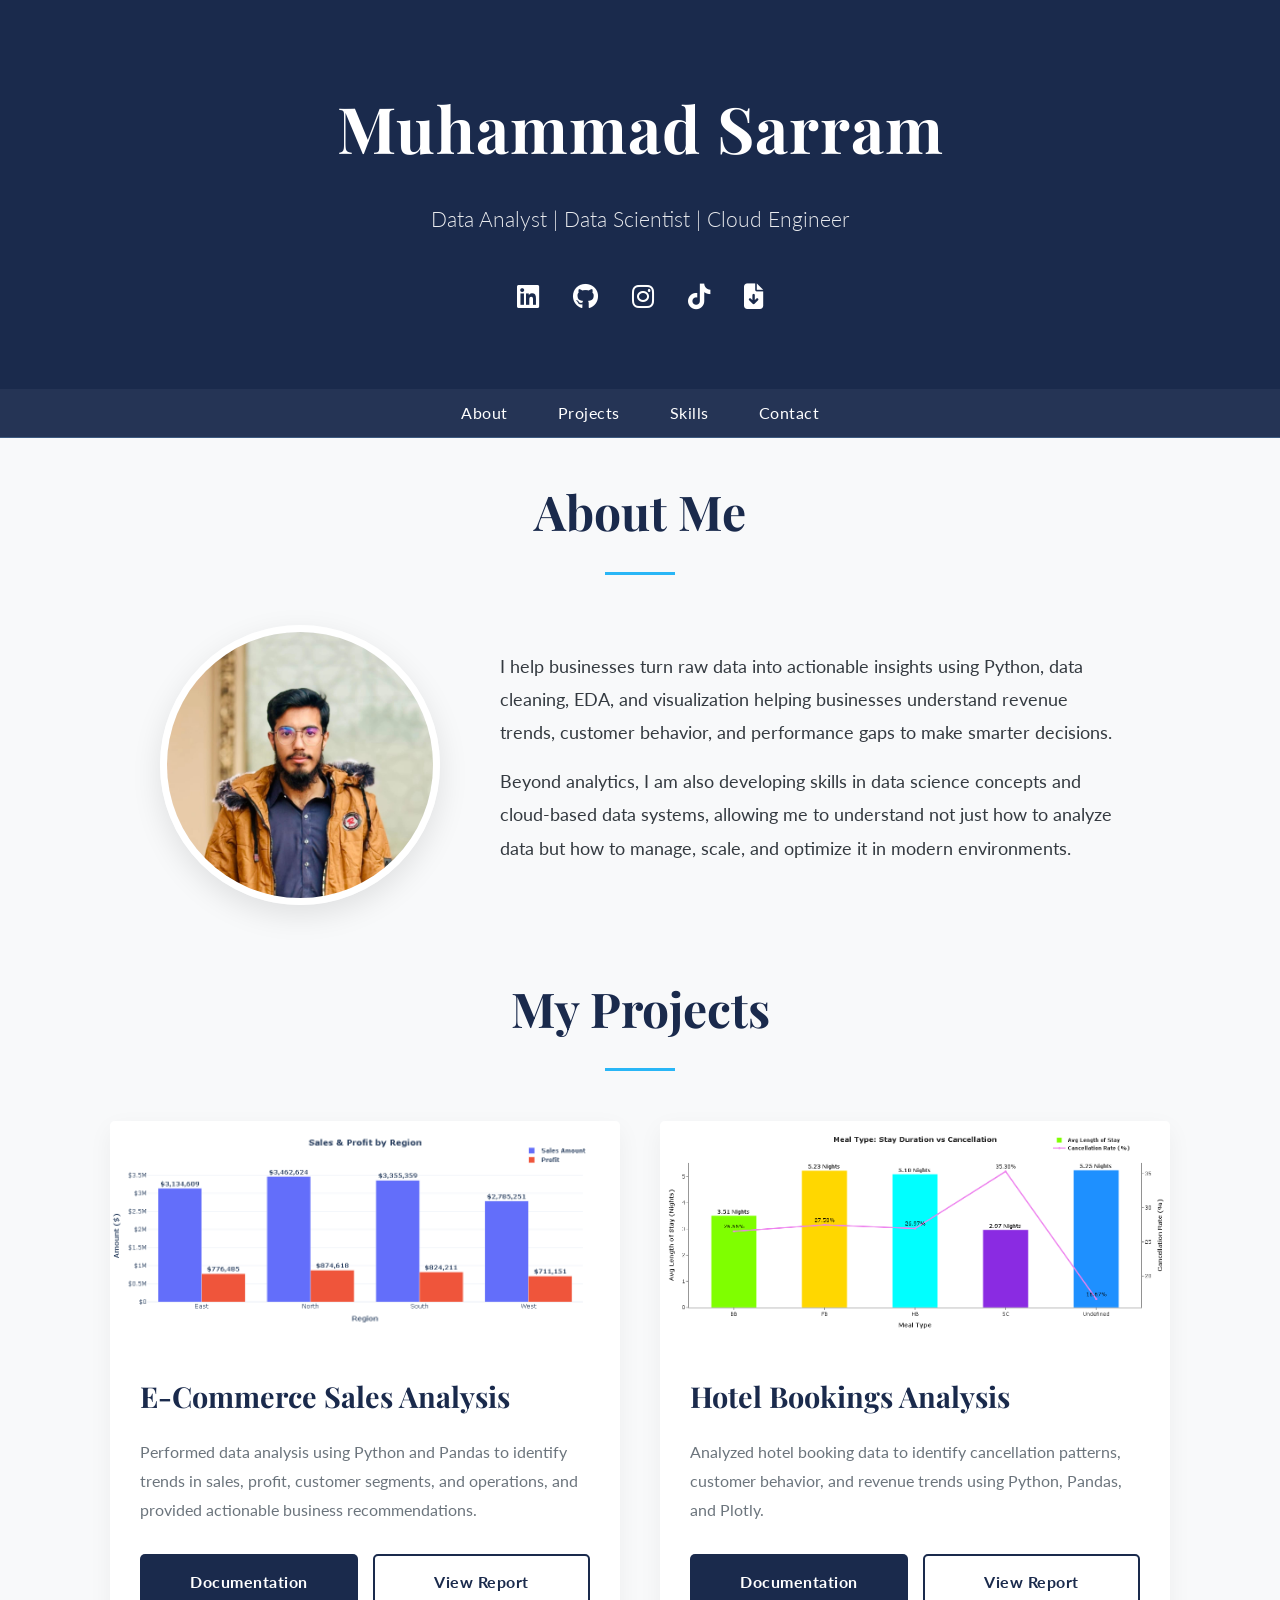
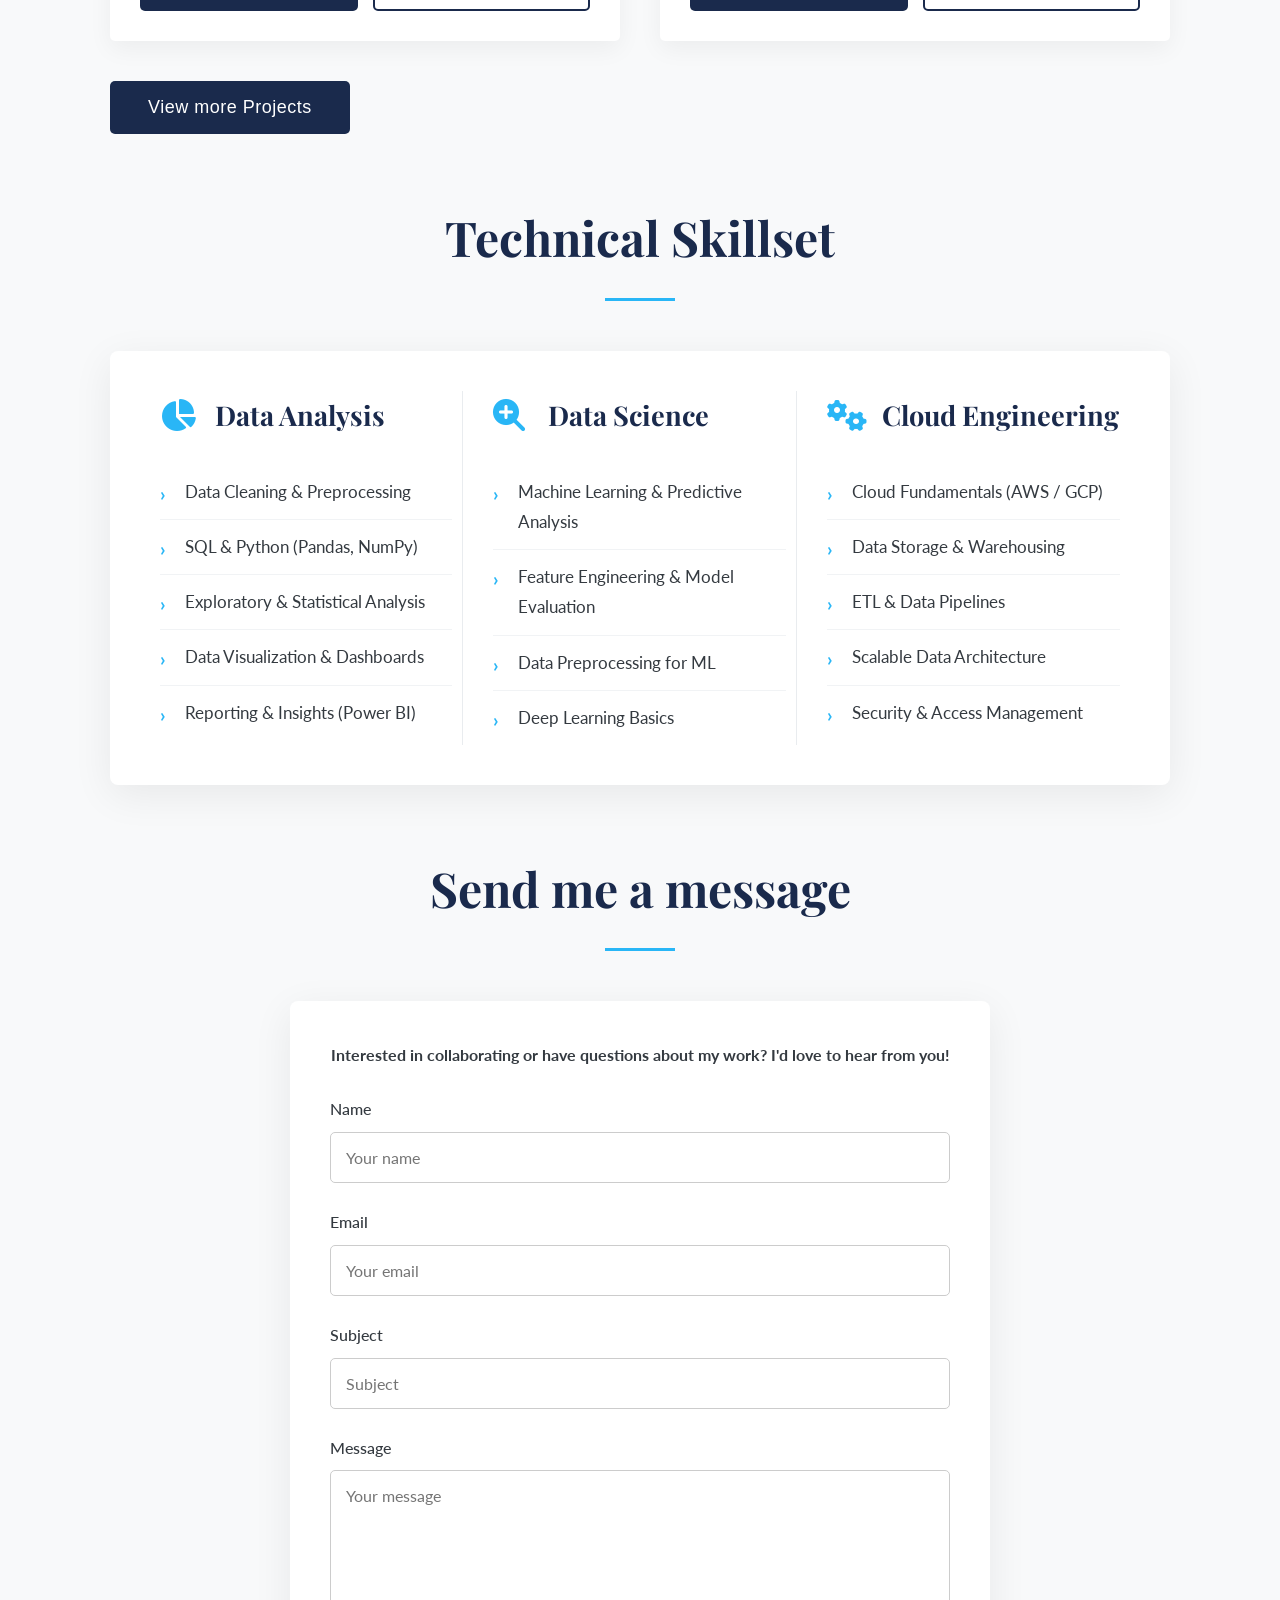
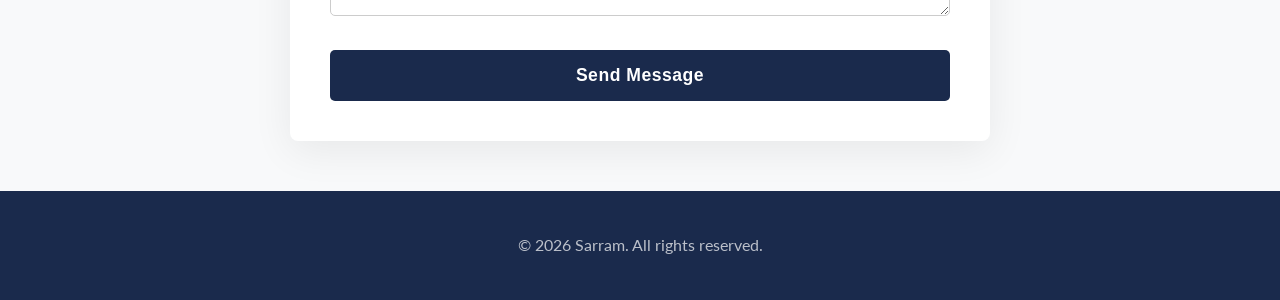
==== index.html @ fe70fc37 "Add files via upload" ====
<!doctype html>
<html lang="en">
  <head>
    <meta charset="UTF-8" />
    <meta name="viewport" content="width=device-width, initial-scale=1.0" />

    <!--💡UPDATE: Change the title to your name-->
    <title>Sarram | Portfolio</title>

    <!--💡UPDATE: Add your favicon here. You can generate one at realfavicongenerator.net-->
    <link rel="icon" type="image/png" href="assets/images/logo.png" />
    <link rel="apple-touch-icon" href="assets/images/logo.png" />

    <!-- Google Fonts for Elegant Typography -->
    <link rel="preconnect" href="https://fonts.googleapis.com" />
    <link rel="preconnect" href="https://fonts.gstatic.com" crossorigin />
    <link
      href="https://fonts.googleapis.com/css2?family=Lato:wght@300;400;700&family=Playfair+Display:wght@500;700&display=swap"
      rel="stylesheet"
    />

    <!-- Font Awesome for Icons -->
    <link
      rel="stylesheet"
      href="https://cdnjs.cloudflare.com/ajax/libs/font-awesome/6.4.2/css/all.min.css"
    />

    <!-- Your Stylesheet -->
    <link rel="stylesheet" href="assets/css/style.css" />
  </head>
  <body>
    <!-- HEADER SECTION -->
    <header>
      <div class="container">
        <!--💡UPDATE: Change to your name and title-->
        <h1>Muhammad Sarram</h1>
        <p>Data Analyst | Data Scientist | Cloud Engineer</p>
        <div class="social-links">
          <!--💡UPDATE: Add your social media links and CV file-->
          <a
            href="https://pk.linkedin.com/in/sarram-ali"
            target="_blank"
            title="LinkedIn"
            ><i class="fab fa-linkedin"></i
          ></a>
          <a href="https://github.com/sarram-ali" target="_blank" title="GitHub"
            ><i class="fab fa-github"></i
          ></a>
          <a
            href="https://instagram.com/sarram_here"
            target="_blank"
            title="Instagram"
            ><i class="fab fa-instagram"></i>
          </a>
          <a
            href="https://www.tiktok.com/@sarram_ali"
            target="_blank"
            title="TikTok"
          >
            <i class="fab fa-tiktok"></i>
          </a>
          <a href="assets/Sarram_CV.pdf" download title="Download CV"
            ><i class="fas fa-file-arrow-down"></i
          ></a>
        </div>
      </div>
    </header>

    <!-- NAVIGATION -->
    <nav>
      <div class="container">
        <ul>
          <li><a href="#about">About</a></li>
          <li><a href="#projects">Projects</a></li>
          <li><a href="#skills">Skills</a></li>
          <li><a href="#contact">Contact</a></li>
        </ul>
      </div>
    </nav>

    <!-- ABOUT SECTION -->
    <section id="about" class="section">
      <div class="container">
        <h2>About Me</h2>
        <div class="about-content">
          <!--💡UPDATE: Change the image to your own profile photo in assets/images/-->
          <img
            src="assets/images/profile.jpeg"
            alt="Your Name"
            class="profile-photo"
          />
          <div class="about-text">
            <!--💡UPDATE: Write your own 'About Me' text here-->
            <p>
              I help businesses turn raw data into actionable insights using
              Python, data cleaning, EDA, and visualization helping businesses
              understand revenue trends, customer behavior, and performance gaps
              to make smarter decisions.
            </p>
            <p>
              Beyond analytics, I am also developing skills in data science
              concepts and cloud-based data systems, allowing me to understand
              not just how to analyze data but how to manage, scale, and
              optimize it in modern environments.
            </p>
          </div>
        </div>
      </div>
    </section>

    <!-- PROJECTS SECTION -->
    <section id="projects" class="section">
      <div class="container">
        <h2>My Projects</h2>
        <div class="projects-grid">
          <!--💡UPDATE: Replace this with your own project. Add as many as you like!-->
          <!-- Project 1 -->
          <div class="project-card">
            <!--💡UPDATE: Add a preview image of your project to assets/images/ -->
            <img src="assets/images/P1_EDA.png" alt="Project One Preview" />
            <div class="project-card-content">
              <h3>E-Commerce Sales Analysis</h3>
              <p>
                Performed data analysis using Python and Pandas to identify
                trends in sales, profit, customer segments, and operations, and
                provided actionable business recommendations.
              </p>

              <div class="project-buttons">
                <!--💡UPDATE: Add link to your project's code/documentation on GitHub-->
                <a
                  href="https://github.com/sarram-ali/ecommerce-sales-analysis.git"
                  target="_blank"
                  class="btn"
                  >Documentation</a
                >
                <!--💡UPDATE: Add link to your live dashboard (e.g., Power BI, Tableau Public)-->
                <a
                  href="https://drive.google.com/file/d/10DOFO9S0XBtn5GTSw3HUW9kCePoATk-b/view?usp=sharing"
                  target="_blank"
                  class="btn btn-secondary"
                  >View Report</a
                >
              </div>
            </div>
          </div>

          <!-- Project 2 -->
          <div class="project-card">
            <img src="assets/images/P2_EDA.png" alt="Project Two Preview" />
            <div class="project-card-content">
              <h3>Hotel Bookings Analysis</h3>
              <p>
                Analyzed hotel booking data to identify cancellation patterns,
                customer behavior, and revenue trends using Python, Pandas, and
                Plotly.
              </p>
              <div class="project-buttons">
                <a
                  href="https://github.com/sarram-ali/hotel-booking-analysis.git"
                  target="_blank"
                  class="btn"
                  >Documentation</a
                >
                <a
                  href="https://drive.google.com/file/d/1Vr1j5KRc9-O9e2VEmy2-HNTVS_tp5kAM/view?usp=drive_link"
                  target="_blank"
                  class="btn btn-secondary"
                  >View Report</a
                >
              </div>
            </div>
          </div>
        </div>

        <div class="view-class">
          <a href="/projects">
            <button class="view">View more Projects</button>
          </a>
        </div>
      </div>
    </section>

    <!-- SKILLS SECTION -->
    <section id="skills" class="section">
      <div class="container">
        <h2>Technical Skillset</h2>
        <div class="skills-table">
          <!--💡UPDATE: Customize your skills in each category-->
          <!-- Column 1: Data Visualization -->
          <div class="skill-column">
            <div class="skill-header">
              <i class="fas fa-chart-pie"></i>
              <h3>Data Analysis</h3>
            </div>
            <ul class="skill-list">
              <li>Data Cleaning & Preprocessing</li>
              <li>SQL & Python (Pandas, NumPy)</li>
              <li>Exploratory & Statistical Analysis</li>
              <li>Data Visualization & Dashboards</li>
              <li>Reporting & Insights (Power BI)</li>
            </ul>
          </div>

          <div class="skill-column">
            <div class="skill-header">
              <i class="fas fa-search-plus"></i>
              <h3>Data Science</h3>
            </div>
            <ul class="skill-list">
              <li>Machine Learning & Predictive Analysis</li>
              <li>Feature Engineering & Model Evaluation</li>
              <li>Data Preprocessing for ML</li>
              <li>Deep Learning Basics</li>
            </ul>
          </div>

          <div class="skill-column">
            <div class="skill-header">
              <i class="fas fa-cogs"></i>
              <h3>Cloud Engineering</h3>
            </div>
            <ul class="skill-list">
              <li>Cloud Fundamentals (AWS / GCP)</li>
              <li>Data Storage & Warehousing</li>
              <li>ETL & Data Pipelines</li>
              <li>Scalable Data Architecture</li>
              <li>Security & Access Management</li>
            </ul>
          </div>
        </div>
      </div>
    </section>

    <!-- CONTACT FORM SECTION -->
    <section id="contact" class="section">
      <div class="container">
        <h2 class="headi">Send me a message</h2>

        <!--💡UPDATE: Go to formsubmit.co and replace the email with your own-->
        <form
          action="https://formsubmit.co/muhammadsarramali@gmail.com"
          method="POST"
          class="contact-form"
        >
          <!-- IMPORTANT -->
          <input type="hidden" name="_captcha" value="false" />
          <input type="hidden" name="_subject" value="New Portfolio Message" />

          <!-- your fields -->
          <h4 class="subheading">
            Interested in collaborating or have questions about my work? I'd
            love to hear from you!
          </h4>

          <!-- Form Fields -->
          <div class="form-group">
            <label for="name">Name</label>
            <input
              type="text"
              name="name"
              id="name"
              placeholder="Your name"
              required
            />
          </div>
          <div class="form-group">
            <label for="email">Email</label>
            <input
              type="email"
              name="email"
              id="email"
              placeholder="Your email"
              required
            />
          </div>
          <div class="form-group">
            <label for="subject">Subject</label>
            <input
              type="text"
              name="subject"
              id="subject"
              placeholder="Subject"
              required
            />
          </div>
          <div class="form-group">
            <label for="message">Message</label>
            <textarea
              name="message"
              id="message"
              rows="6"
              placeholder="Your message"
              required
            ></textarea>
          </div>

          <!-- Submit Button -->
          <button type="submit" class="btn">Send Message</button>
        </form>
      </div>
    </section>

    <!-- FOOTER -->
    <footer>
      <div class="container">
        <!--💡UPDATE: Change the year and your name-->
        <p>&copy; 2026 Sarram. All rights reserved.</p>
      </div>
    </footer>

    <script src="script.js"></script>
    <script src="assets/js/main.js"></script>
  </body>
</html>
---- assets/css/style.css ----
/* --- 1. Variables (Modern Tech Palette) --- */
:root {
    /* This template uses a professional "Modern Tech" color scheme. */
    --primary-color: #1A2A4C;   /* Midnight Blue */
    --secondary-color: #3D5A80; /* Slate Blue */
    --accent-color: #29B6F6;    /* Vivid Sky Blue */

    /* --- Shared Variables (These usually don't need to change) --- */
    --light-bg-color: #F8F9FA;
    --white-color: #ffffff;
    --dark-text-color: #343A40;
    --light-text-color: #6c757d;
    --card-bg-color: #ffffff;
    
    /* Fonts */
    --font-heading: 'Playfair Display', serif;
    --font-body: 'Lato', sans-serif;
}

/* --- 2. Base & Reset Styles --- */
* {
    margin: 0;
    padding: 0;
    box-sizing: border-box;
}

html {
    scroll-behavior: smooth;
}

body {
    font-family: var(--font-body);
    font-weight: 400;
    line-height: 1.8;
    background-color: var(--light-bg-color);
    color: var(--dark-text-color);
}

.container {
    width: 90%;
    max-width: 1100px;
    margin: 0 auto;
    padding: 0 20px;
}

a {
    text-decoration: none;
    color: var(--accent-color);
    transition: all 0.3s ease-in-out;
}

a:hover {
    opacity: 0.8;
}

img {
    max-width: 100%;
    height: auto;
}

/* --- 3. Header --- */
header {
    background: var(--primary-color);
    color: var(--white-color);
    padding: 70px 0;
    text-align: center;
}

header h1 {
    font-family: var(--font-heading);
    font-size: 4rem;
    font-weight: 700;
    margin-bottom: 15px;
    letter-spacing: 1px;
}

header p {
    font-size: 1.3rem;
    font-weight: 300;
    opacity: 0.9;
    margin-bottom: 35px;
}

/* --- 3.5 Social Icons --- */
.social-links a {
    color: var(--white-color);
    font-size: 1.6rem;
    margin: 0 15px;
    transition: transform 0.3s ease, color 0.3s ease;
    display: inline-block;
}

.social-links a:hover {
    color: var(--accent-color);
    transform: translateY(-3px);
}

/* --- 4. Navigation --- */
nav {
    background-color: rgba(26, 42, 76, 0.95); /* Adjusted for new primary color */
    backdrop-filter: blur(5px);
    position: sticky;
    top: 0;
    z-index: 1000;
    border-bottom: 1px solid var(--secondary-color);
}

nav ul {
    display: flex;
    justify-content: center;
    list-style: none;
    padding: 10px 0;
}

nav ul li a {
    color: var(--white-color);
    font-weight: 400;
    padding: 15px 25px;
    font-size: 1rem;
    letter-spacing: 0.5px;
    position: relative;
}

nav ul li a::after {
    content: '';
    position: absolute;
    bottom: 10px;
    left: 50%;
    transform: translateX(-50%);
    width: 0;
    height: 2px;
    background-color: var(--accent-color);
    transition: width 0.4s ease;
}

nav ul li a:hover::after {
    width: 50%;
}

/* --- 5. Sections --- */
.section {
    padding: 30px 0;
}

.section h2 {
    text-align: center;
    font-family: var(--font-heading);
    font-size: 3rem;
    font-weight: 700;
    margin-bottom: 70px;
    position: relative;
    color: var(--primary-color);
}

.section h2::after {
    content: '';
    position: absolute;
    bottom: -20px;
    left: 50%;
    transform: translateX(-50%);
    width: 70px;
    height: 3px;
    background: var(--accent-color);
}

/* --- 5.1 About Section --- */
.about-content {
    display: flex;
    align-items: center;
    gap: 60px;
    max-width: 960px;
    margin: 0 auto;
    text-align: left;
}

.profile-photo {
    width: 280px;
    height: 280px;
    border-radius: 50%;
    object-fit: cover;
    border: 7px solid var(--white-color);
    box-shadow: 0 10px 30px rgba(0, 0, 0, 0.1);
}

.about-text {
    flex: 1;
}

.about-text p {
    font-size: 1.1rem;
    margin-bottom: 15px;
    line-height: 1.9;
}

/* --- 5.5 Project Cards --- */
.projects-grid {
    display: grid;
    grid-template-columns: repeat(2, 1fr);
    gap: 40px;
}

.project-card {
    background: var(--card-bg-color);
    border-radius: 5px;
    overflow: hidden;
    box-shadow: 0 8px 25px rgba(0, 0, 0, 0.05);
    transition: transform 0.4s ease, box-shadow 0.4s ease;
    display: flex;
    flex-direction: column;
}

.project-card:hover {
    transform: translateY(-12px);
    box-shadow: 0 20px 40px rgba(0, 0, 0, 0.1);
}

.project-card img {
    width: 100%;
    height: 220px;
    object-fit: cover;
}


.project-card-content {
    padding: 30px;
    flex-grow: 1;
    display: flex;
    flex-direction: column;
}

.project-card-content h3 {
    font-family: var(--font-heading);
    font-size: 1.8rem;
    margin-bottom: 15px;
    color: var(--primary-color);
}

.project-card-content p {
    color: var(--light-text-color);
    margin-bottom: 30px;
    flex-grow: 1;
}

.project-buttons {
    display: flex;
    gap: 15px;
    margin-top: auto;
}

.btn {
    display: inline-block;
    background: var(--primary-color);
    color: var(--white-color);
    padding: 12px 20px;
    border-radius: 5px;
    font-weight: 700;
    text-align: center;
    transition: all 0.3s ease;
    flex: 1;
    letter-spacing: 0.5px;
    border: 2px solid transparent;
}

.view-class{
display: flex;
width: fit-content;
margin-top: 40px;
justify-self: center;
}

.view-class1{
display: flex;
width: fit-content;
margin-top: 40px;
justify-self: center;
margin-bottom: 20px;
}

.view{
    width: fit-content;
    display: inline-block;
    background: var(--primary-color);
    color: var(--white-color);
    padding: 14px 36px;
    border-radius: 5px;
    font-size: 18px;
    text-align: center;
    transition: all 0.3s ease;
    flex: 1;
    letter-spacing: 0.5px;
    border: 2px solid transparent;
}


.view:hover {
    cursor: pointer;
    background: var(--accent-color);
    color: var(--white-color);
    transform: translateY(-2px);
}

.btn:hover {
    background: var(--accent-color);
    color: var(--white-color);
    transform: translateY(-2px);
}

.btn-secondary {
    background: transparent;
    color: var(--primary-color);
    border: 2px solid var(--primary-color);
}

.btn-secondary:hover {
    background: var(--primary-color);
    color: var(--white-color);
}


/* --- 6. Tabular Skills Section --- */
#skills .container {
    max-width: 1100px;
}

.skills-table {
    display: grid;
    grid-template-columns: repeat(3, 1fr);
    gap: 20px;
    margin-top: 50px;
    background-color: var(--card-bg-color);
    padding: 40px;
    border-radius: 8px;
    box-shadow: 0 10px 40px rgba(0, 0, 0, 0.07);
}

.skill-column {
    padding: 0 10px;
}

.skill-column:not(:last-child) {
    border-right: 1px solid #e9ecef;
}

.skill-header {
    display: flex;
    align-items: center;
    margin-bottom: 25px;
}

.skill-header i {
    font-size: 2rem;
    color: var(--accent-color);
    margin-right: 15px;
    width: 40px;
}

.skill-header h3 {
    font-family: var(--font-heading);
    font-size: 1.7rem;
    color: var(--primary-color);
}

.skill-list {
    list-style: none;
    padding-left: 0;
}

.skill-list li {
    padding: 12px 0;
    font-size: 1.05rem;
    color: var(--dark-text-color);
    border-bottom: 1px solid #f1f3f5;
    position: relative;
    padding-left: 25px;
}

.skill-list li::before {
    content: '›';
    position: absolute;
    left: 0;
    top: 12px;
    color: var(--accent-color);
    font-weight: 700;
    font-size: 1.2rem;
}

.skill-list li:last-child {
    border-bottom: none;
}

/* --- 7. Contact Form --- */
#contact .container {
    max-width: 800px;
}

.contact-form {
    max-width: 700px;
    margin: 0 auto;
    background: var(--card-bg-color);
    padding: 40px;
    border-radius: 8px;
    box-shadow: 0 10px 40px rgba(0, 0, 0, 0.07);
}

.form-group {
    margin-bottom: 25px;
    margin-top: 25px;
}
.subheading{
    text-align: center;
}

.contact-form label {
    display: block;
    margin-bottom: 8px;
    font-weight: 500;
    font-size: 1rem;
    color: var(--dark-text-color);
}

.contact-form input,
.contact-form textarea {
    width: 100%;
    padding: 15px;
    border: 1px solid #ccc;
    border-radius: 5px;
    font-family: var(--font-body);
    font-size: 1rem;
    transition: border-color 0.3s ease, box-shadow 0.3s ease;
}

.contact-form input:focus,
.contact-form textarea:focus {
    outline: none;
    border-color: var(--accent-color);
    box-shadow: 0 0 0 3px rgba(41, 182, 246, 0.25); /* Adjusted for new accent color */
}

.contact-form button.btn {
    width: 100%;
    padding: 15px;
    font-size: 1.1rem;
    font-weight: 700;
    letter-spacing: 0.5px;
    border: none;
    cursor: pointer;
}

/* --- 8. Footer --- */
footer {
    background: var(--primary-color);
    color: var(--white-color);
    text-align: center;
    padding: 40px 0;
    margin-top: 20px;
}

footer p {
    opacity: 0.7;
}

/* --- 9. Responsive Design --- */
@media (max-width: 992px) {
    .skills-table {
        grid-template-columns: 1fr 1fr;
    }
    .skill-column:nth-child(2) {
        border-right: none;
    }
}

@media (max-width: 768px) {
    header h1 {
        font-size: 2.8rem;
    }
    
    .about-content {
        flex-direction: column;
        text-align: center;
    }

    #projects .container {
        padding: 0 5px; 
    }

    .projects-grid {
        grid-template-columns: repeat(2, 1fr);
    }

    .skills-table {
        grid-template-columns: 1fr;
        padding: 20px;
        gap: 40px;
    }

    .skill-column:not(:last-child) {
        border-right: none;
        border-bottom: 1px solid #e9ecef;
        padding-bottom: 30px;
    }
}

@media (max-width: 768px) {
    .projects-grid {
        grid-template-columns: 1fr;
    }
    .section h2{
    font-size: 40px;
    margin-bottom: 50px;
    }
    .section{
        padding-top: 0px;
    }
}
@media (max-width: 1068px) {
   .btn {
    padding: 4px 6px;
}
.project-buttons {
    display: flex;
    flex-direction: column;
    gap: 8px;
    width: fit-content;
 margin: auto;
}
.view{
    width: fit-content;
    display: inline-block;
    background: var(--primary-color);
    color: var(--white-color);
    padding: 8px 20px;
    border-radius: 5px;
    font-size: 18px;
    text-align: center;
    transition: all 0.3s ease;
    flex: 1;
    letter-spacing: 0.5px;
    border: 2px solid transparent;
}
}
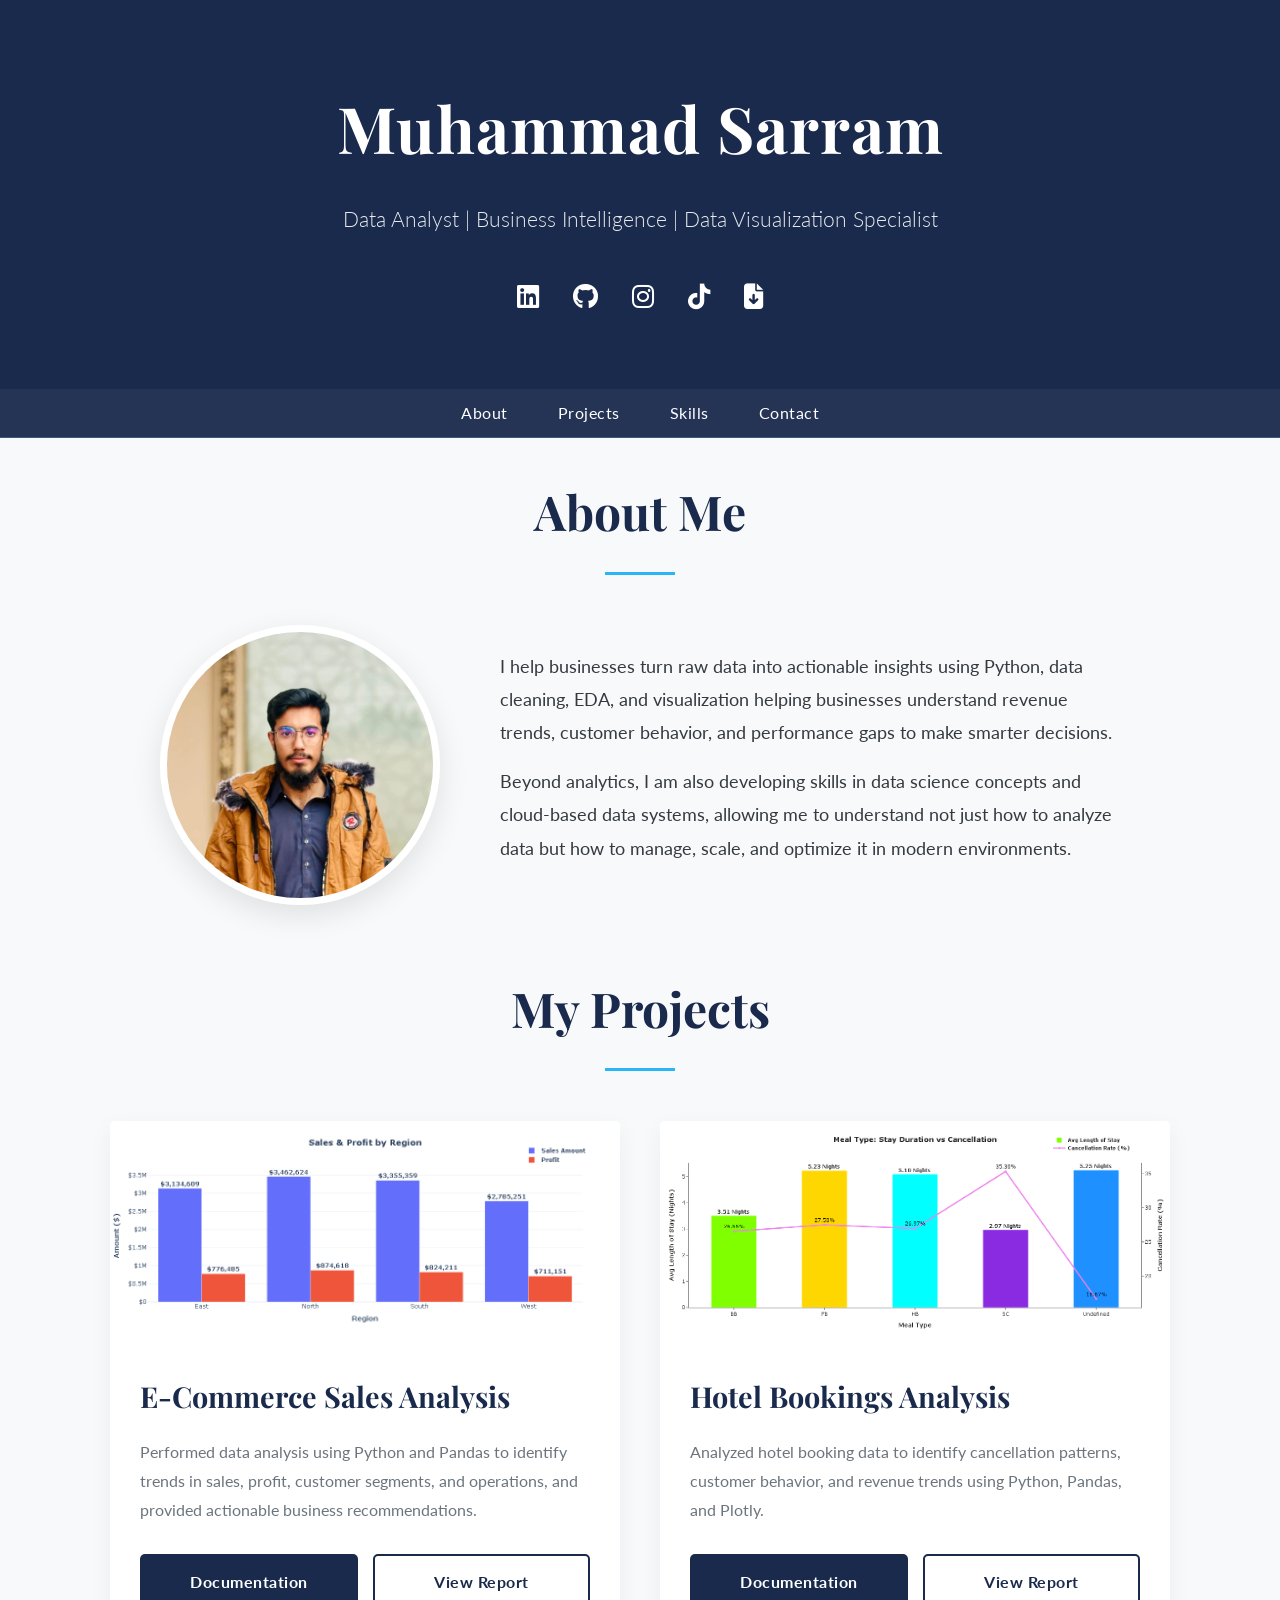
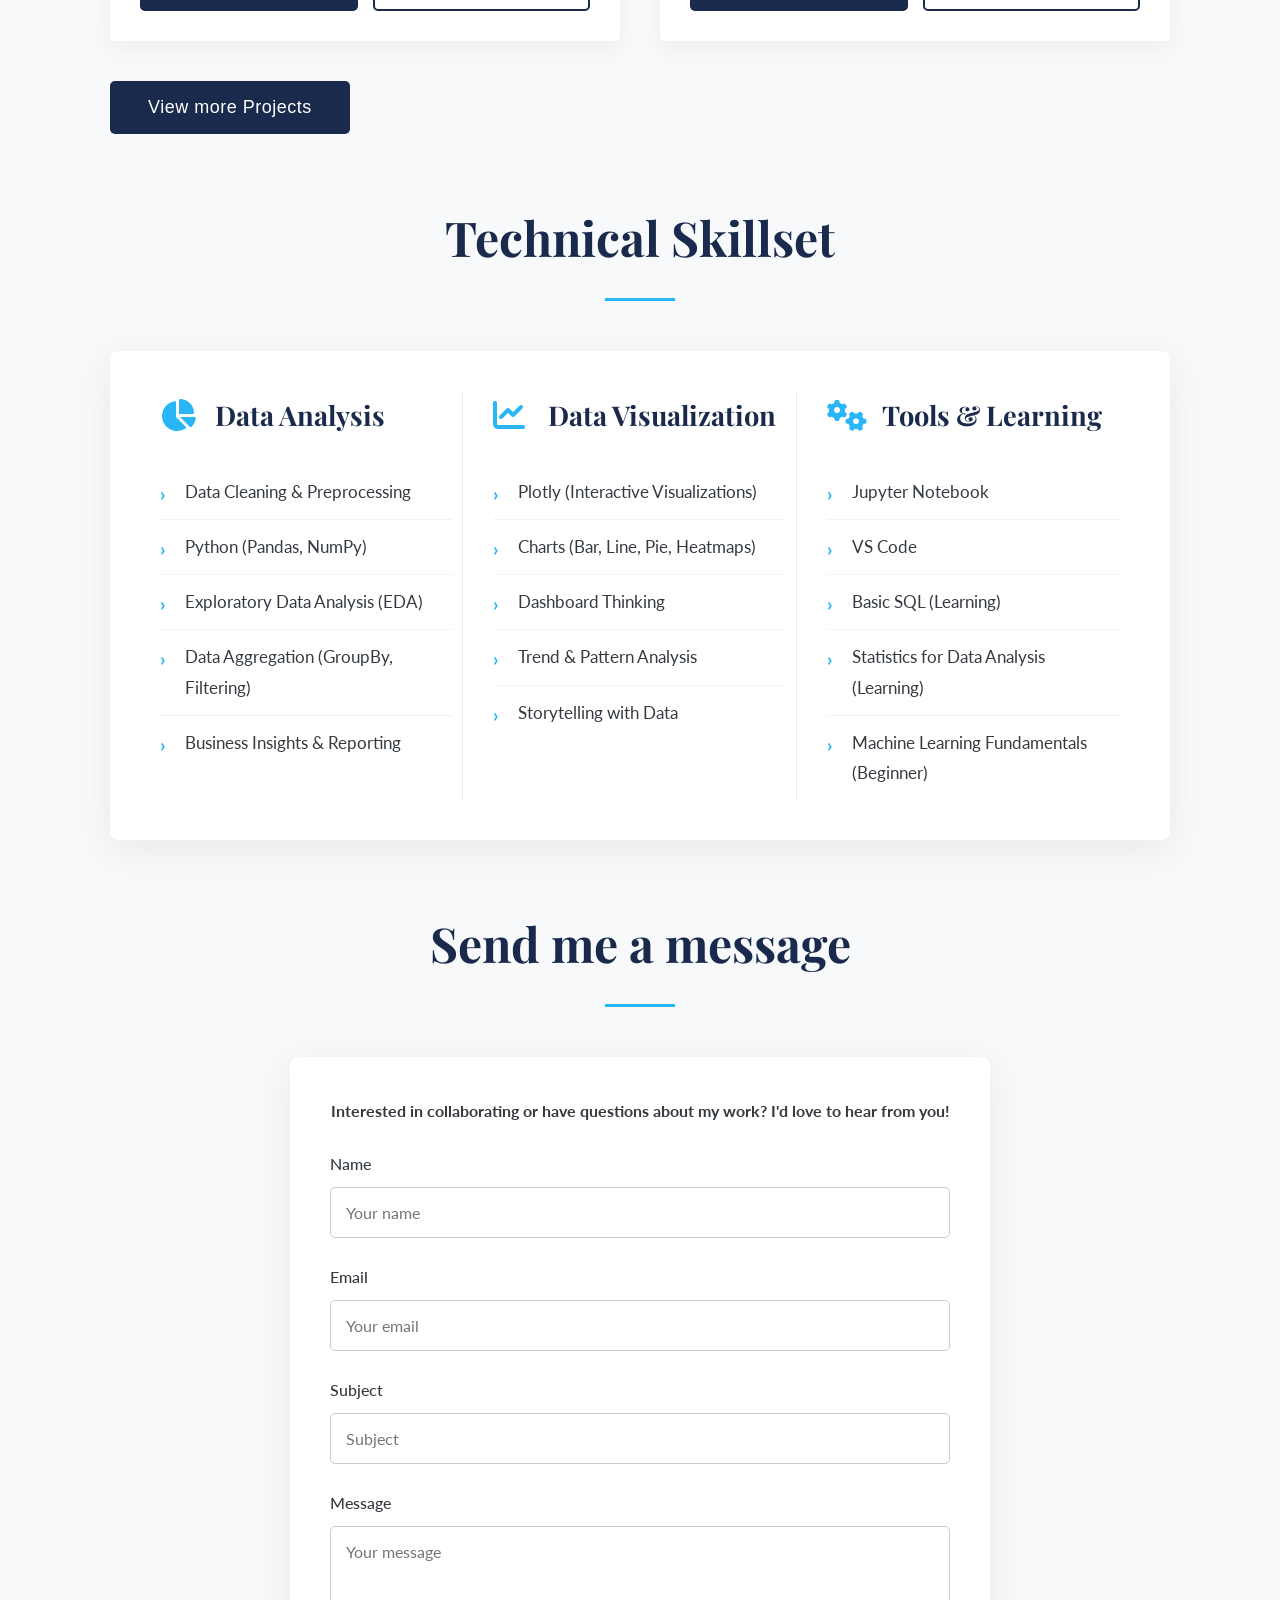
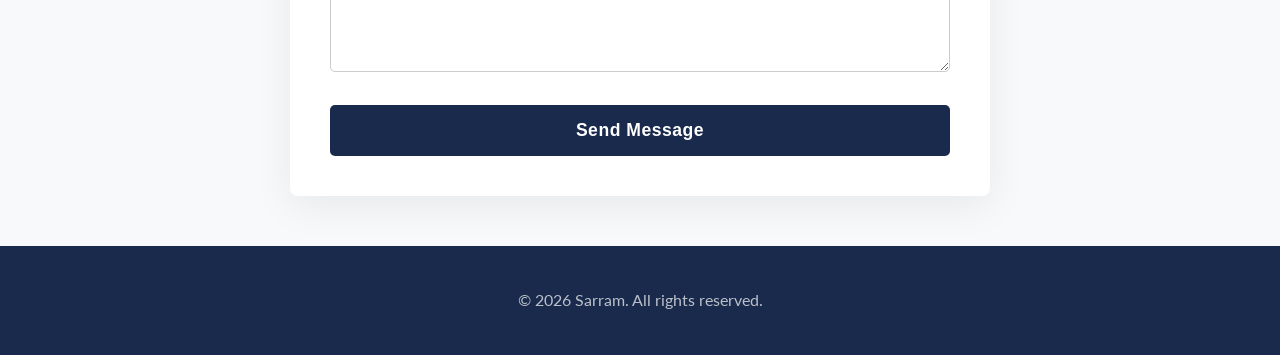
==== commit 55d87db2: "Add files via upload" ====
--- a/index.html
+++ b/index.html
@@ -34,7 +34,7 @@
       <div class="container">
         <!--💡UPDATE: Change to your name and title-->
         <h1>Muhammad Sarram</h1>
-        <p>Data Analyst | Data Scientist | Cloud Engineer</p>
+        <p>Data Analyst | Business Intelligence | Data Visualization Specialist</p>
         <div class="social-links">
           <!--💡UPDATE: Add your social media links and CV file-->
           <a
@@ -183,54 +183,58 @@
 
     <!-- SKILLS SECTION -->
     <section id="skills" class="section">
-      <div class="container">
-        <h2>Technical Skillset</h2>
-        <div class="skills-table">
-          <!--💡UPDATE: Customize your skills in each category-->
-          <!-- Column 1: Data Visualization -->
-          <div class="skill-column">
-            <div class="skill-header">
-              <i class="fas fa-chart-pie"></i>
-              <h3>Data Analysis</h3>
-            </div>
-            <ul class="skill-list">
-              <li>Data Cleaning & Preprocessing</li>
-              <li>SQL & Python (Pandas, NumPy)</li>
-              <li>Exploratory & Statistical Analysis</li>
-              <li>Data Visualization & Dashboards</li>
-              <li>Reporting & Insights (Power BI)</li>
-            </ul>
-          </div>
-
-          <div class="skill-column">
-            <div class="skill-header">
-              <i class="fas fa-search-plus"></i>
-              <h3>Data Science</h3>
-            </div>
-            <ul class="skill-list">
-              <li>Machine Learning & Predictive Analysis</li>
-              <li>Feature Engineering & Model Evaluation</li>
-              <li>Data Preprocessing for ML</li>
-              <li>Deep Learning Basics</li>
-            </ul>
-          </div>
-
-          <div class="skill-column">
-            <div class="skill-header">
-              <i class="fas fa-cogs"></i>
-              <h3>Cloud Engineering</h3>
-            </div>
-            <ul class="skill-list">
-              <li>Cloud Fundamentals (AWS / GCP)</li>
-              <li>Data Storage & Warehousing</li>
-              <li>ETL & Data Pipelines</li>
-              <li>Scalable Data Architecture</li>
-              <li>Security & Access Management</li>
-            </ul>
-          </div>
-        </div>
-      </div>
-    </section>
+  <div class="container">
+    <h2>Technical Skillset</h2>
+    <div class="skills-table">
+      
+      <!-- Column 1: Data Analysis -->
+      <div class="skill-column">
+        <div class="skill-header">
+          <i class="fas fa-chart-pie"></i>
+          <h3>Data Analysis</h3>
+        </div>
+        <ul class="skill-list">
+          <li>Data Cleaning & Preprocessing</li>
+          <li>Python (Pandas, NumPy)</li>
+          <li>Exploratory Data Analysis (EDA)</li>
+          <li>Data Aggregation (GroupBy, Filtering)</li>
+          <li>Business Insights & Reporting</li>
+        </ul>
+      </div>
+
+      <!-- Column 2: Visualization -->
+      <div class="skill-column">
+        <div class="skill-header">
+          <i class="fas fa-chart-line"></i>
+          <h3>Data Visualization</h3>
+        </div>
+        <ul class="skill-list">
+          <li>Plotly (Interactive Visualizations)</li>
+          <li>Charts (Bar, Line, Pie, Heatmaps)</li>
+          <li>Dashboard Thinking</li>
+          <li>Trend & Pattern Analysis</li>
+          <li>Storytelling with Data</li>
+        </ul>
+      </div>
+
+      <!-- Column 3: Tools & Learning -->
+      <div class="skill-column">
+        <div class="skill-header">
+          <i class="fas fa-cogs"></i>
+          <h3>Tools & Learning</h3>
+        </div>
+        <ul class="skill-list">
+          <li>Jupyter Notebook</li>
+          <li>VS Code</li>
+          <li>Basic SQL (Learning)</li>
+          <li>Statistics for Data Analysis (Learning)</li>
+          <li>Machine Learning Fundamentals (Beginner)</li>
+        </ul>
+      </div>
+
+    </div>
+  </div>
+</section>
 
     <!-- CONTACT FORM SECTION -->
     <section id="contact" class="section">
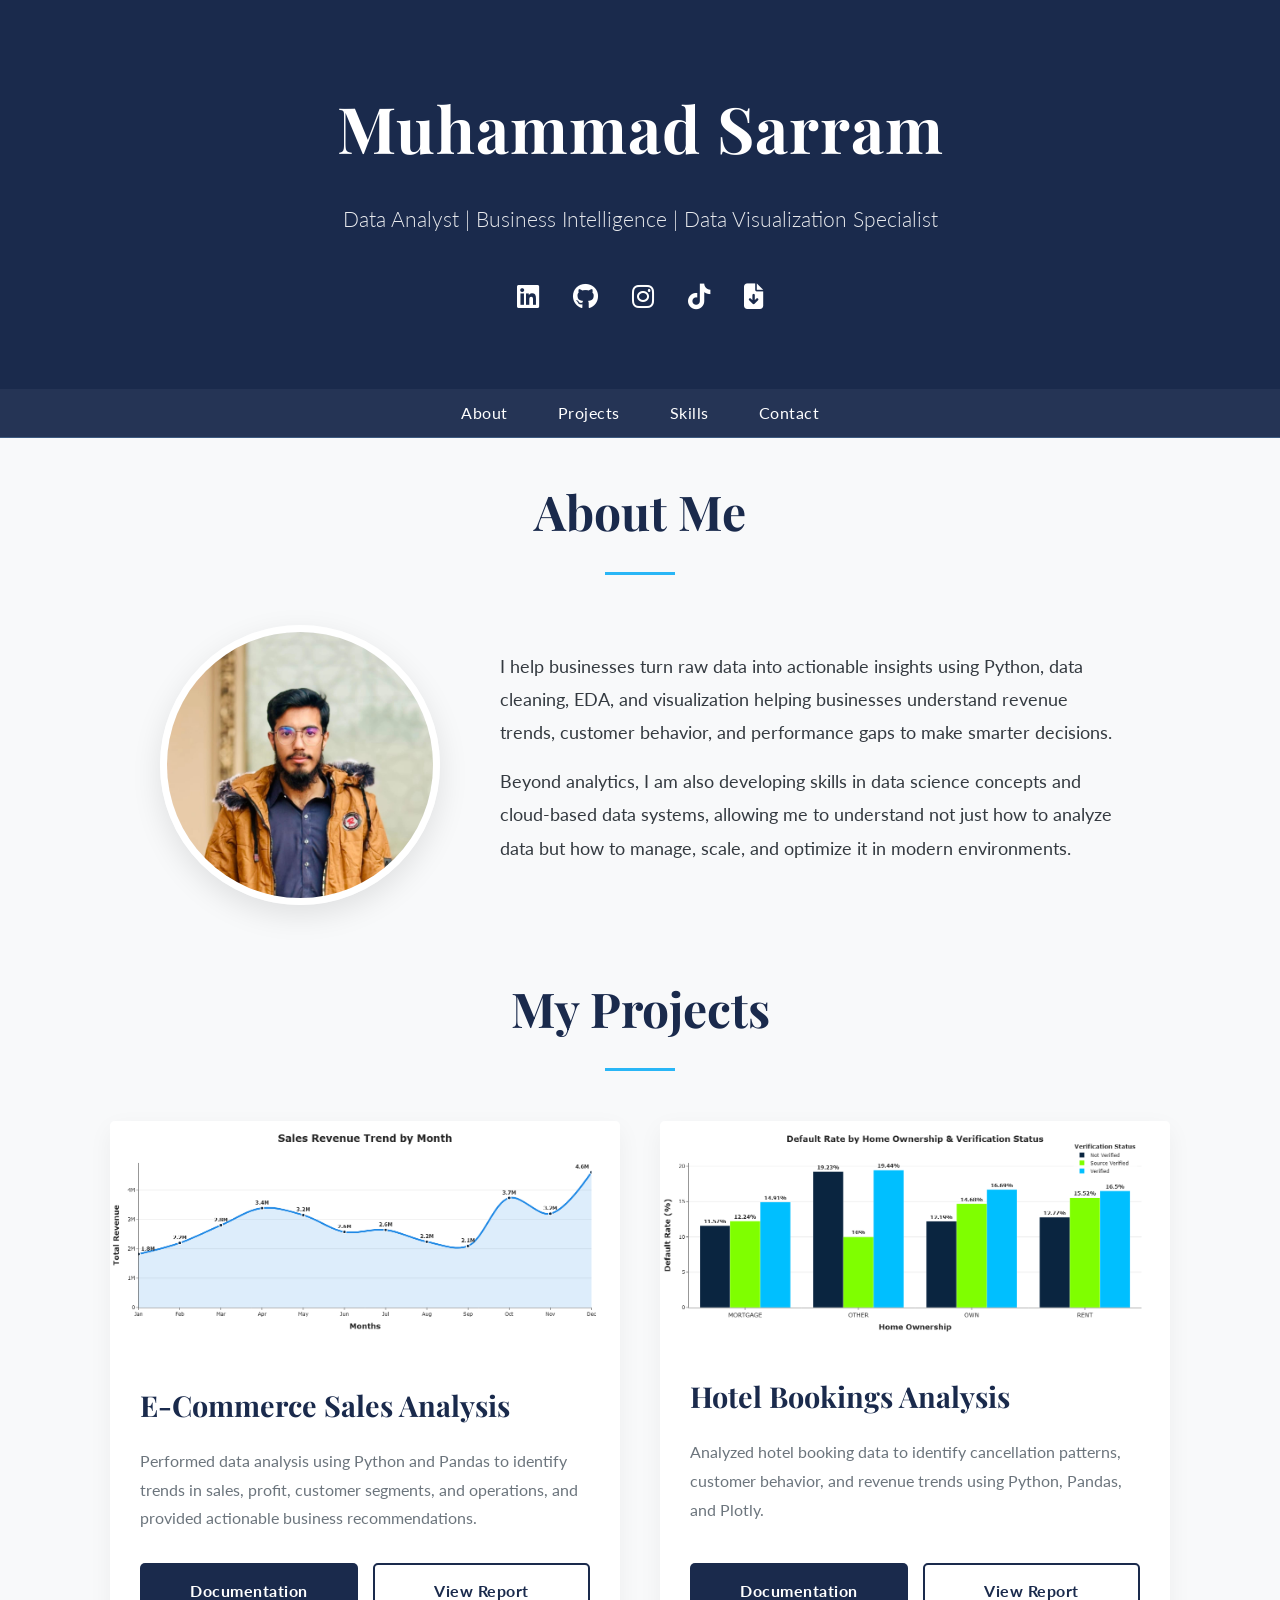
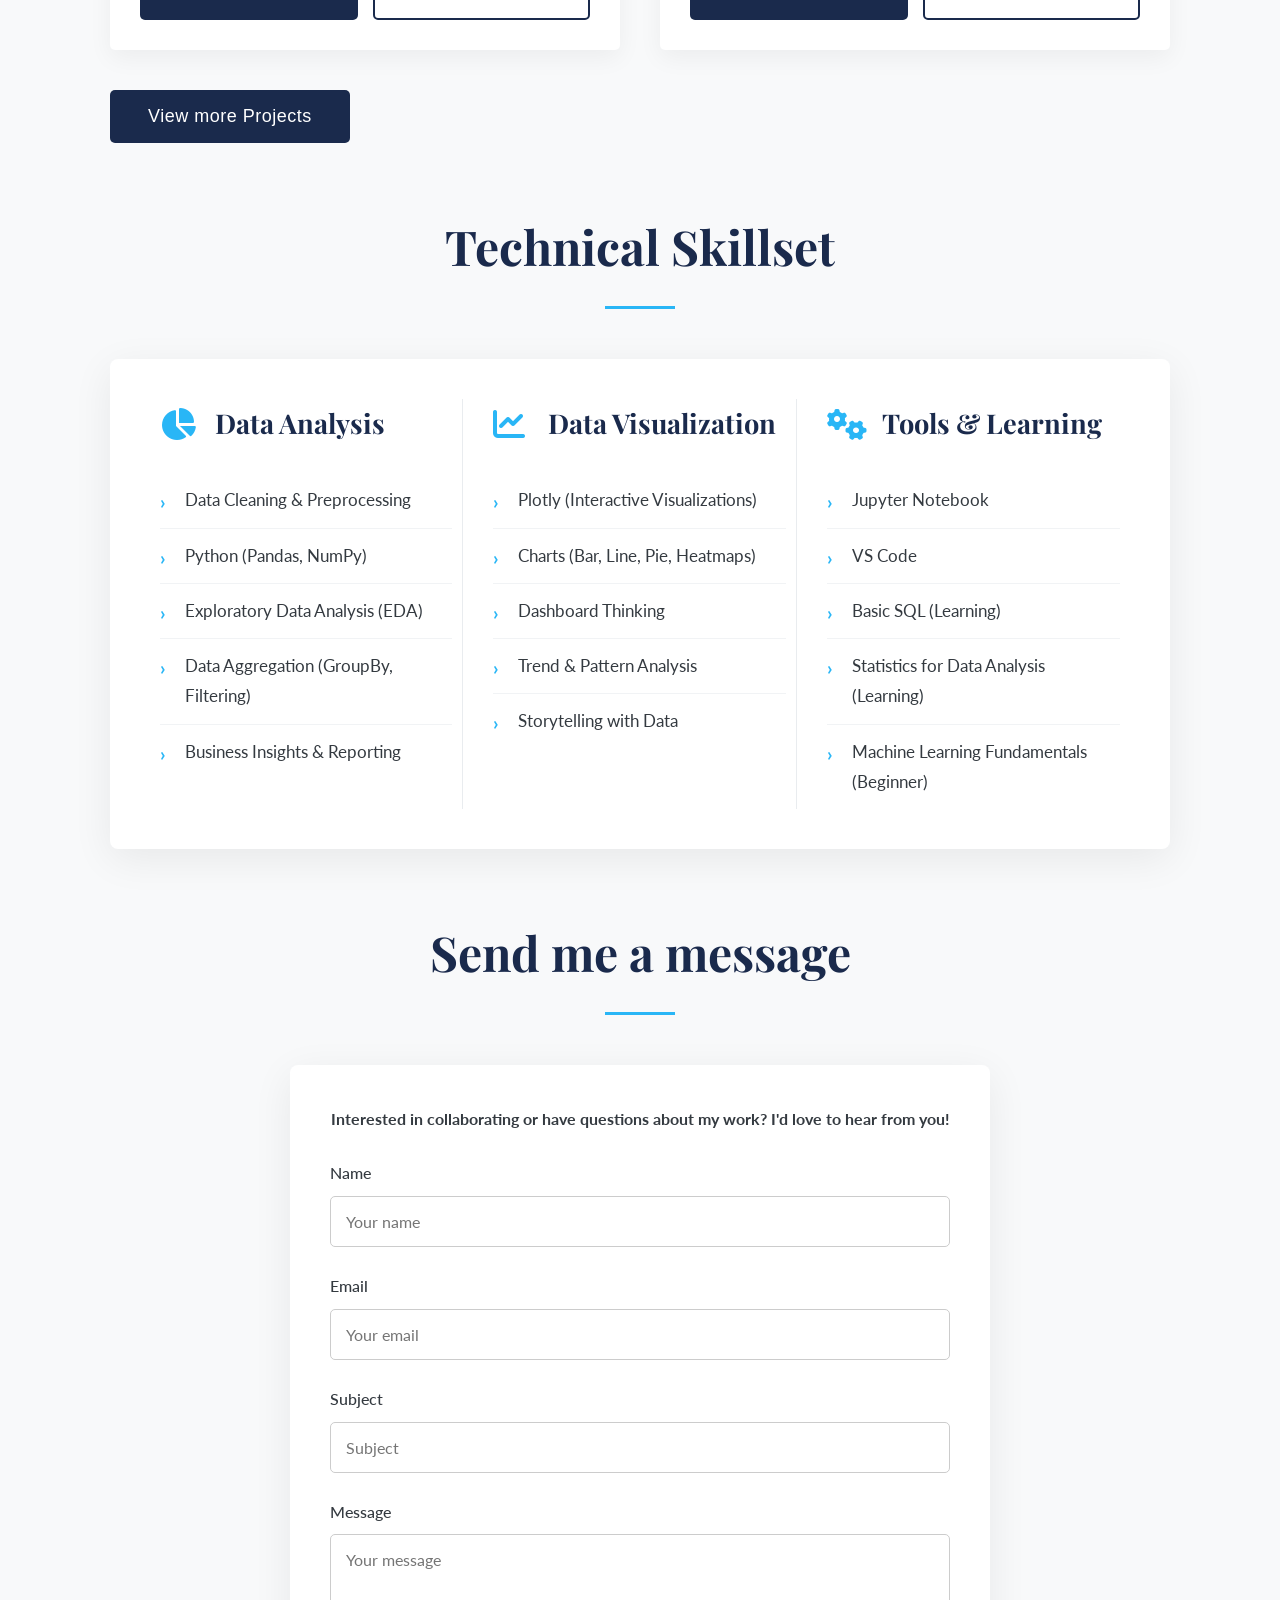
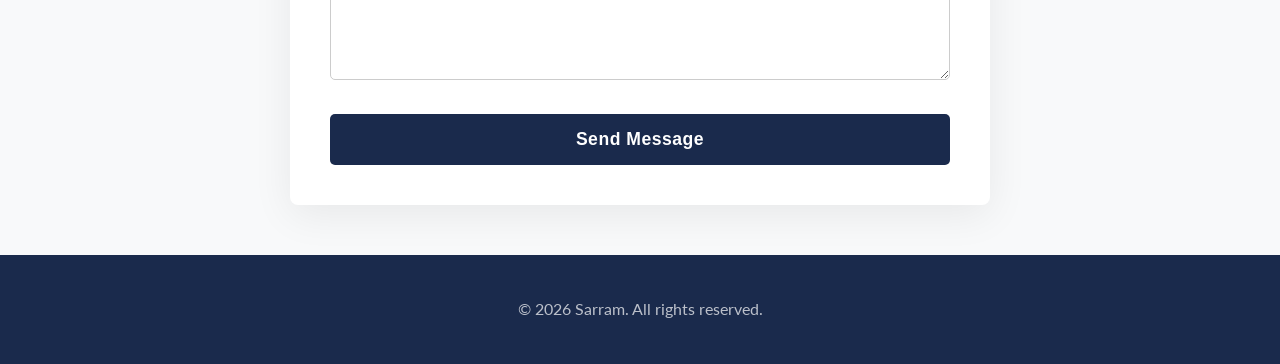
==== commit af6f2364: "Add files via upload" ====
--- a/index.html
+++ b/index.html
@@ -8,8 +8,8 @@
     <title>Sarram | Portfolio</title>
 
     <!--💡UPDATE: Add your favicon here. You can generate one at realfavicongenerator.net-->
-    <link rel="icon" type="image/png" href="assets/images/logo.png" />
-    <link rel="apple-touch-icon" href="assets/images/logo.png" />
+    <link rel="icon" type="image/png" href="assets/images/logo_1.png" />
+    <link rel="apple-touch-icon" href="assets/images/logo_1.png" />
 
     <!-- Google Fonts for Elegant Typography -->
     <link rel="preconnect" href="https://fonts.googleapis.com" />
@@ -59,7 +59,7 @@
           >
             <i class="fab fa-tiktok"></i>
           </a>
-          <a href="assets/Sarram_CV.pdf" download title="Download CV"
+          <a href="assets/My_Resume.pdf" download title="Download CV"
             ><i class="fas fa-file-arrow-down"></i
           ></a>
         </div>
@@ -114,10 +114,14 @@
         <h2>My Projects</h2>
         <div class="projects-grid">
           <!--💡UPDATE: Replace this with your own project. Add as many as you like!-->
+
+
           <!-- Project 1 -->
           <div class="project-card">
             <!--💡UPDATE: Add a preview image of your project to assets/images/ -->
-            <img src="assets/images/P1_EDA.png" alt="Project One Preview" />
+            <div class="imagepreview">
+              <img src="assets/images/P1_EDA.png" alt="Project One Preview" />
+            </div>
             <div class="project-card-content">
               <h3>E-Commerce Sales Analysis</h3>
               <p>
@@ -144,6 +148,7 @@
               </div>
             </div>
           </div>
+          
 
           <!-- Project 2 -->
           <div class="project-card">
@@ -171,6 +176,8 @@
               </div>
             </div>
           </div>
+
+
         </div>
 
         <div class="view-class">
@@ -239,7 +246,7 @@
     <!-- CONTACT FORM SECTION -->
     <section id="contact" class="section">
       <div class="container">
-        <h2 class="headi">Send me a message</h2>
+        <h2 class="heading">Send me a message</h2>
 
         <!--💡UPDATE: Go to formsubmit.co and replace the email with your own-->
         <form
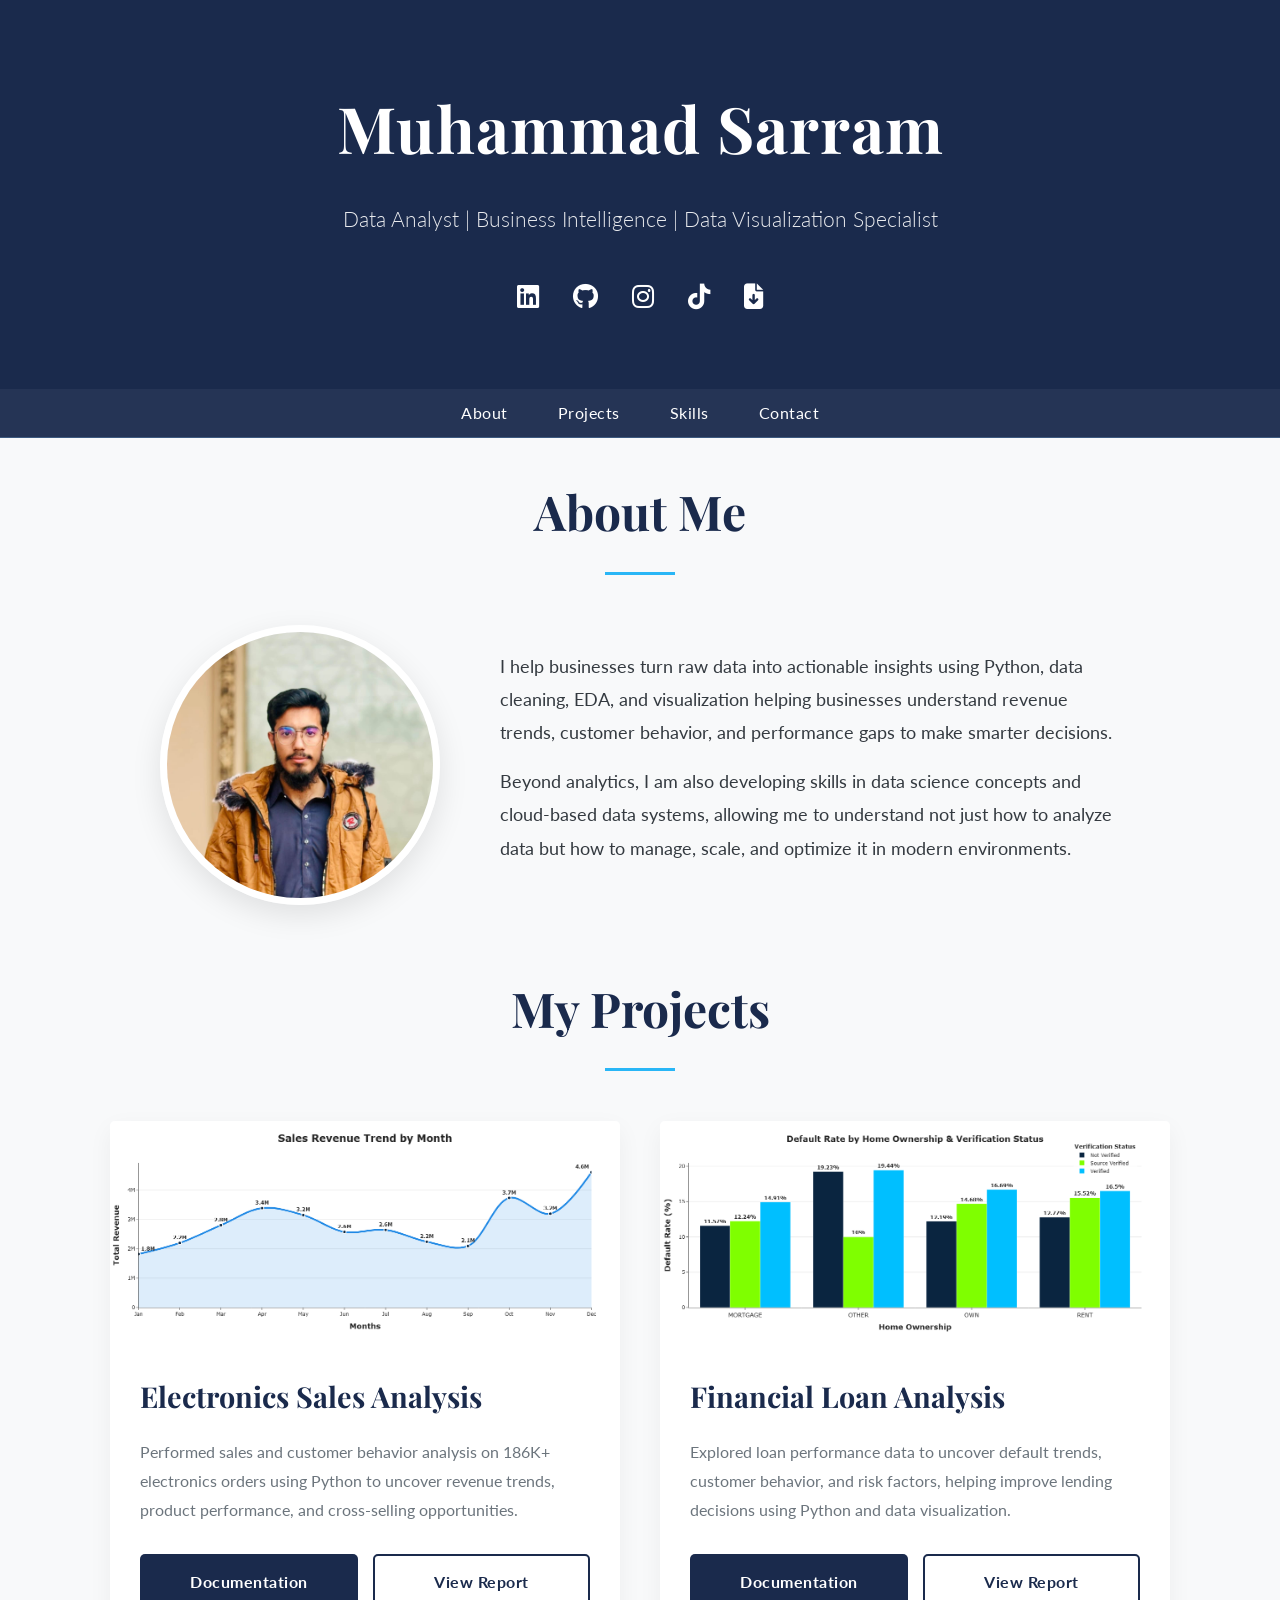
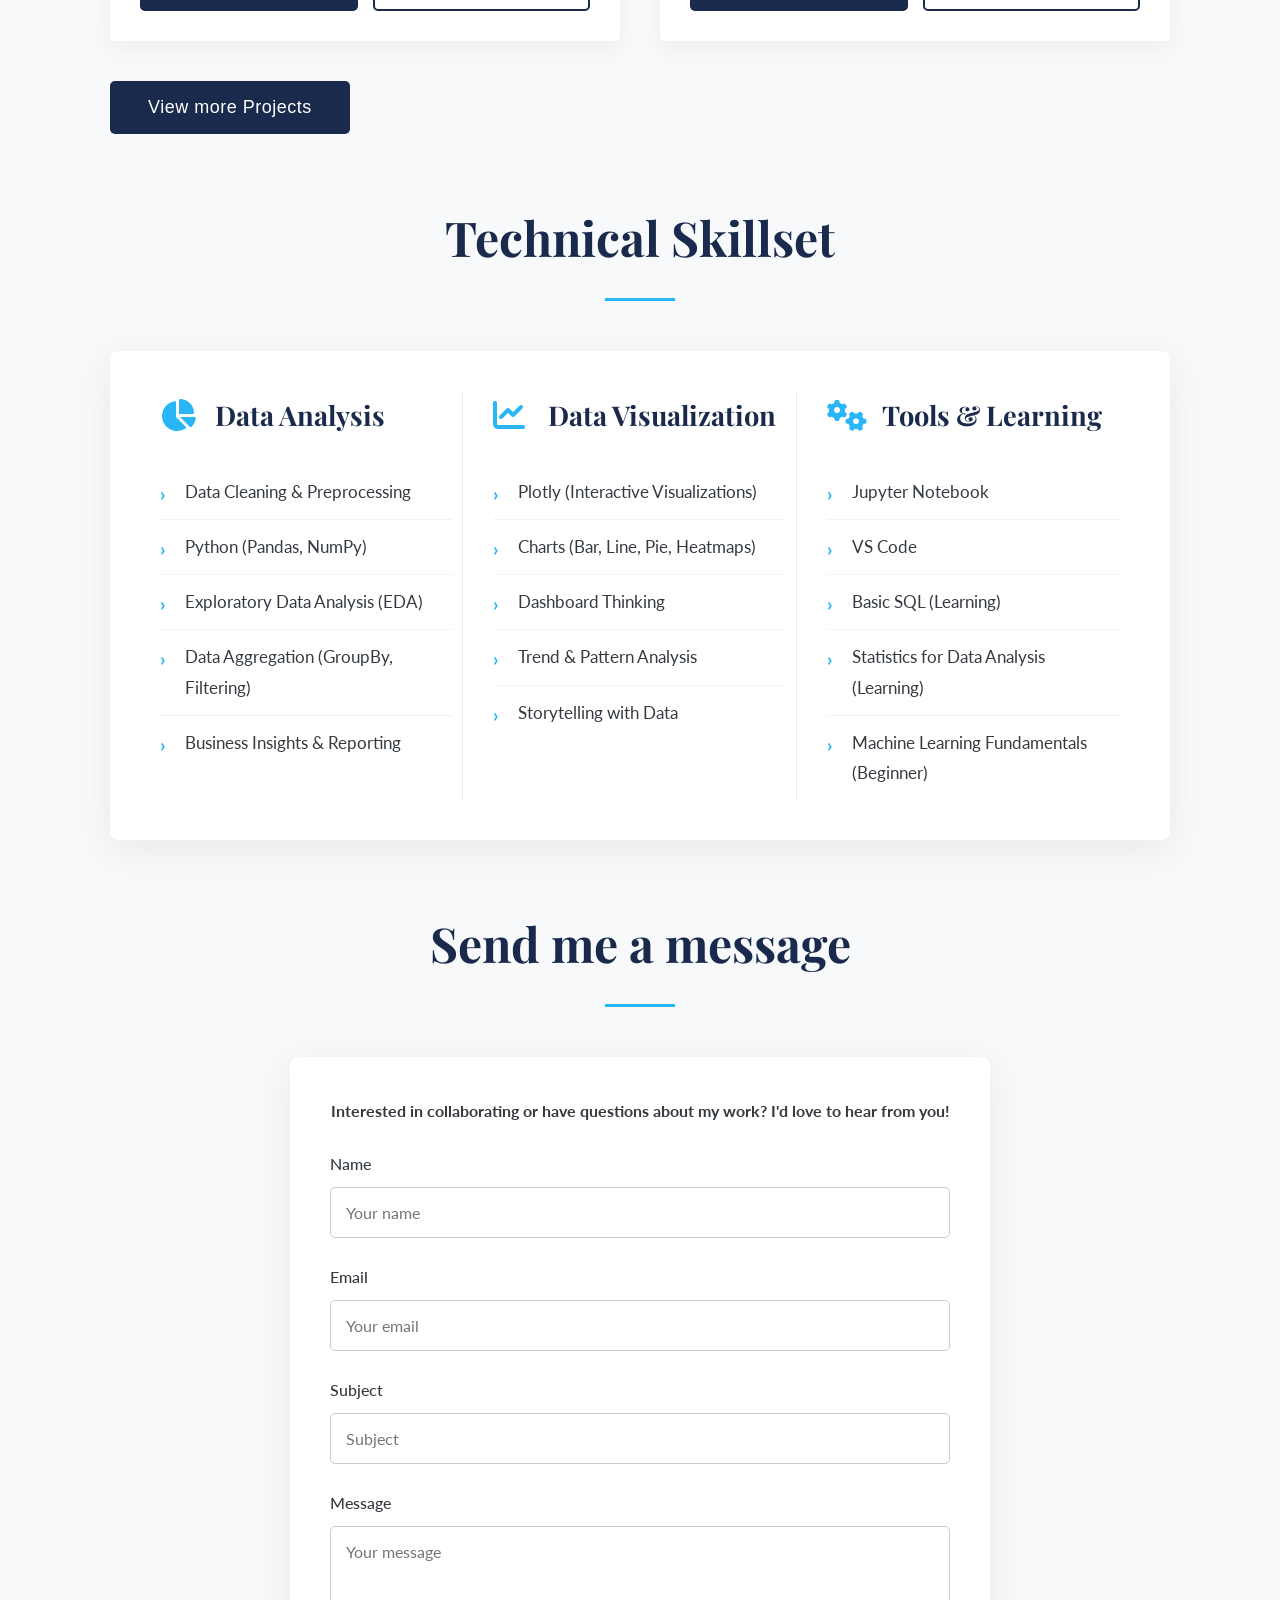
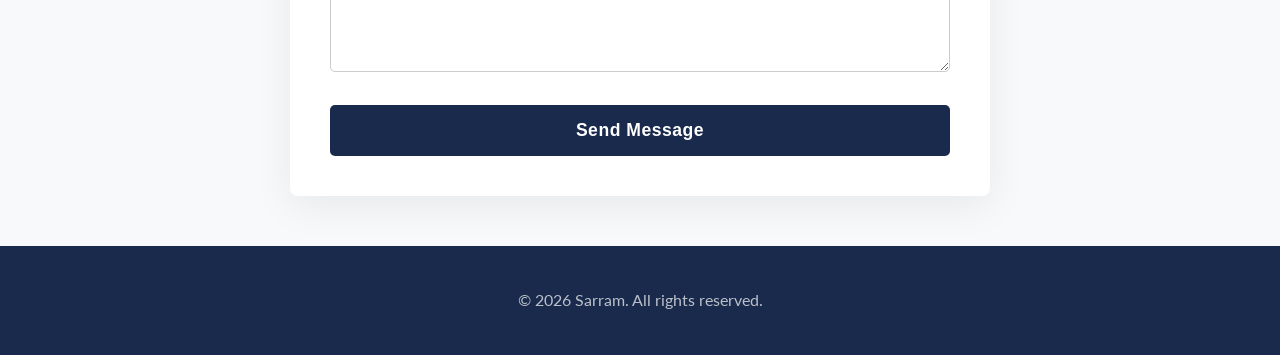
==== commit 1277ac4c: "Add files via upload" ====
--- a/index.html
+++ b/index.html
@@ -1,326 +1,257 @@
 <!doctype html>
 <html lang="en">
-  <head>
-    <meta charset="UTF-8" />
-    <meta name="viewport" content="width=device-width, initial-scale=1.0" />
-
-    <!--💡UPDATE: Change the title to your name-->
-    <title>Sarram | Portfolio</title>
-
-    <!--💡UPDATE: Add your favicon here. You can generate one at realfavicongenerator.net-->
-    <link rel="icon" type="image/png" href="assets/images/logo_1.png" />
-    <link rel="apple-touch-icon" href="assets/images/logo_1.png" />
-
-    <!-- Google Fonts for Elegant Typography -->
-    <link rel="preconnect" href="https://fonts.googleapis.com" />
-    <link rel="preconnect" href="https://fonts.gstatic.com" crossorigin />
-    <link
-      href="https://fonts.googleapis.com/css2?family=Lato:wght@300;400;700&family=Playfair+Display:wght@500;700&display=swap"
-      rel="stylesheet"
-    />
-
-    <!-- Font Awesome for Icons -->
-    <link
-      rel="stylesheet"
-      href="https://cdnjs.cloudflare.com/ajax/libs/font-awesome/6.4.2/css/all.min.css"
-    />
-
-    <!-- Your Stylesheet -->
-    <link rel="stylesheet" href="assets/css/style.css" />
-  </head>
-  <body>
-    <!-- HEADER SECTION -->
-    <header>
-      <div class="container">
-        <!--💡UPDATE: Change to your name and title-->
-        <h1>Muhammad Sarram</h1>
-        <p>Data Analyst | Business Intelligence | Data Visualization Specialist</p>
-        <div class="social-links">
-          <!--💡UPDATE: Add your social media links and CV file-->
-          <a
-            href="https://pk.linkedin.com/in/sarram-ali"
-            target="_blank"
-            title="LinkedIn"
-            ><i class="fab fa-linkedin"></i
-          ></a>
-          <a href="https://github.com/sarram-ali" target="_blank" title="GitHub"
-            ><i class="fab fa-github"></i
-          ></a>
-          <a
-            href="https://instagram.com/sarram_here"
-            target="_blank"
-            title="Instagram"
-            ><i class="fab fa-instagram"></i>
-          </a>
-          <a
-            href="https://www.tiktok.com/@sarram_ali"
-            target="_blank"
-            title="TikTok"
-          >
-            <i class="fab fa-tiktok"></i>
-          </a>
-          <a href="assets/My_Resume.pdf" download title="Download CV"
-            ><i class="fas fa-file-arrow-down"></i
-          ></a>
-        </div>
-      </div>
-    </header>
-
-    <!-- NAVIGATION -->
-    <nav>
-      <div class="container">
-        <ul>
-          <li><a href="#about">About</a></li>
-          <li><a href="#projects">Projects</a></li>
-          <li><a href="#skills">Skills</a></li>
-          <li><a href="#contact">Contact</a></li>
-        </ul>
-      </div>
-    </nav>
-
-    <!-- ABOUT SECTION -->
-    <section id="about" class="section">
-      <div class="container">
-        <h2>About Me</h2>
-        <div class="about-content">
-          <!--💡UPDATE: Change the image to your own profile photo in assets/images/-->
-          <img
-            src="assets/images/profile.jpeg"
-            alt="Your Name"
-            class="profile-photo"
-          />
-          <div class="about-text">
-            <!--💡UPDATE: Write your own 'About Me' text here-->
+
+<head>
+  <meta charset="UTF-8" />
+  <meta name="viewport" content="width=device-width, initial-scale=1.0" />
+
+  <!--💡UPDATE: Change the title to your name-->
+  <title>Sarram | Portfolio</title>
+
+  <!--💡UPDATE: Add your favicon here. You can generate one at realfavicongenerator.net-->
+  <link rel="icon" type="image/png" href="assets/images/logo_1.png" />
+  <link rel="apple-touch-icon" href="assets/images/logo_1.png" />
+
+  <!-- Google Fonts for Elegant Typography -->
+  <link rel="preconnect" href="https://fonts.googleapis.com" />
+  <link rel="preconnect" href="https://fonts.gstatic.com" crossorigin />
+  <link
+    href="https://fonts.googleapis.com/css2?family=Lato:wght@300;400;700&family=Playfair+Display:wght@500;700&display=swap"
+    rel="stylesheet" />
+
+  <!-- Font Awesome for Icons -->
+  <link rel="stylesheet" href="https://cdnjs.cloudflare.com/ajax/libs/font-awesome/6.4.2/css/all.min.css" />
+
+  <!-- Your Stylesheet -->
+  <link rel="stylesheet" href="assets/css/style.css" />
+</head>
+
+<body>
+  <!-- HEADER SECTION -->
+  <header>
+    <div class="container">
+      <!--💡UPDATE: Change to your name and title-->
+      <h1>Muhammad Sarram</h1>
+      <p>Data Analyst | Business Intelligence | Data Visualization Specialist</p>
+      <div class="social-links">
+        <!--💡UPDATE: Add your social media links and CV file-->
+        <a href="https://pk.linkedin.com/in/sarram-ali" target="_blank" title="LinkedIn"><i
+            class="fab fa-linkedin"></i></a>
+        <a href="https://github.com/sarram-ali" target="_blank" title="GitHub"><i class="fab fa-github"></i></a>
+        <a href="https://instagram.com/sarram_here" target="_blank" title="Instagram"><i class="fab fa-instagram"></i>
+        </a>
+        <a href="https://www.tiktok.com/@sarram_ali" target="_blank" title="TikTok">
+          <i class="fab fa-tiktok"></i>
+        </a>
+        <a href="assets/My_Resume.pdf" download title="Download CV"><i class="fas fa-file-arrow-down"></i></a>
+      </div>
+    </div>
+  </header>
+
+  <!-- NAVIGATION -->
+  <nav>
+    <div class="container">
+      <ul>
+        <li><a href="#about">About</a></li>
+        <li><a href="#projects">Projects</a></li>
+        <li><a href="#skills">Skills</a></li>
+        <li><a href="#contact">Contact</a></li>
+      </ul>
+    </div>
+  </nav>
+
+  <!-- ABOUT SECTION -->
+  <section id="about" class="section">
+    <div class="container">
+      <h2>About Me</h2>
+      <div class="about-content">
+        <!--💡UPDATE: Change the image to your own profile photo in assets/images/-->
+        <img src="assets/images/profile.jpeg" alt="Your Name" class="profile-photo" />
+        <div class="about-text">
+          <!--💡UPDATE: Write your own 'About Me' text here-->
+          <p>
+            I help businesses turn raw data into actionable insights using
+            Python, data cleaning, EDA, and visualization helping businesses
+            understand revenue trends, customer behavior, and performance gaps
+            to make smarter decisions.
+          </p>
+          <p>
+            Beyond analytics, I am also developing skills in data science
+            concepts and cloud-based data systems, allowing me to understand
+            not just how to analyze data but how to manage, scale, and
+            optimize it in modern environments.
+          </p>
+        </div>
+      </div>
+    </div>
+  </section>
+
+  <!-- PROJECTS SECTION -->
+  <section id="projects" class="section">
+    <div class="container">
+      <h2>My Projects</h2>
+      <div class="projects-grid">
+        <!--💡UPDATE: Replace this with your own project. Add as many as you like!-->
+
+
+        <!------------- Project 1 ------------->
+        <!----------- Electronics Sales Analysis ------------>
+        <div class="project-card">
+          <img src="/assets/images/P1_EDA.png" alt="Project One Preview" />
+          <div class="project-card-content">
+            <h3>Electronics Sales Analysis</h3>
             <p>
-              I help businesses turn raw data into actionable insights using
-              Python, data cleaning, EDA, and visualization helping businesses
-              understand revenue trends, customer behavior, and performance gaps
-              to make smarter decisions.
+              Performed sales and customer behavior analysis on 186K+
+              electronics orders using Python to uncover revenue trends, product performance, and cross-selling
+              opportunities.
             </p>
+            <div class="project-buttons">
+              <a href="https://github.com/sarram-ali/sales-performance-market-analysis.git" target="_blank"
+                class="btn">Documentation</a>
+              <a href="https://drive.google.com/file/d/1FdN9NYzbpSfH-GzVmTI7qMgEcLDJRaZ3/view?usp=drive_link"
+                target="_blank" class="btn btn-secondary">View Report</a>
+            </div>
+          </div>
+        </div>
+
+
+        <!------------- Project 2 -------------->
+        <!---------- Financial Loan Analysis------------>
+        <div class="project-card">
+          <img src="/assets/images/P2_EDA.png" alt="Project Second Preview" />
+          <div class="project-card-content">
+            <h3>Financial Loan Analysis</h3>
             <p>
-              Beyond analytics, I am also developing skills in data science
-              concepts and cloud-based data systems, allowing me to understand
-              not just how to analyze data but how to manage, scale, and
-              optimize it in modern environments.
+              Explored loan performance data to uncover default trends,
+              customer behavior, and risk factors,
+              helping improve lending decisions using Python and data visualization.
             </p>
-          </div>
-        </div>
-      </div>
-    </section>
-
-    <!-- PROJECTS SECTION -->
-    <section id="projects" class="section">
-      <div class="container">
-        <h2>My Projects</h2>
-        <div class="projects-grid">
-          <!--💡UPDATE: Replace this with your own project. Add as many as you like!-->
-
-
-          <!-- Project 1 -->
-          <div class="project-card">
-            <!--💡UPDATE: Add a preview image of your project to assets/images/ -->
-            <div class="imagepreview">
-              <img src="assets/images/P1_EDA.png" alt="Project One Preview" />
+            <div class="project-buttons">
+              <a href="https://github.com/sarram-ali/financial-loan-analysis.git" target="_blank"
+                class="btn">Documentation</a>
+              <a href="https://drive.google.com/file/d/1HNMiiydXIMkki0bUNgcPFUeDX0tS_B5l/view?usp=drive_link"
+                target="_blank" class="btn btn-secondary">View Report</a>
             </div>
-            <div class="project-card-content">
-              <h3>E-Commerce Sales Analysis</h3>
-              <p>
-                Performed data analysis using Python and Pandas to identify
-                trends in sales, profit, customer segments, and operations, and
-                provided actionable business recommendations.
-              </p>
-
-              <div class="project-buttons">
-                <!--💡UPDATE: Add link to your project's code/documentation on GitHub-->
-                <a
-                  href="https://github.com/sarram-ali/ecommerce-sales-analysis.git"
-                  target="_blank"
-                  class="btn"
-                  >Documentation</a
-                >
-                <!--💡UPDATE: Add link to your live dashboard (e.g., Power BI, Tableau Public)-->
-                <a
-                  href="https://drive.google.com/file/d/10DOFO9S0XBtn5GTSw3HUW9kCePoATk-b/view?usp=sharing"
-                  target="_blank"
-                  class="btn btn-secondary"
-                  >View Report</a
-                >
-              </div>
-            </div>
-          </div>
-          
-
-          <!-- Project 2 -->
-          <div class="project-card">
-            <img src="assets/images/P2_EDA.png" alt="Project Two Preview" />
-            <div class="project-card-content">
-              <h3>Hotel Bookings Analysis</h3>
-              <p>
-                Analyzed hotel booking data to identify cancellation patterns,
-                customer behavior, and revenue trends using Python, Pandas, and
-                Plotly.
-              </p>
-              <div class="project-buttons">
-                <a
-                  href="https://github.com/sarram-ali/hotel-booking-analysis.git"
-                  target="_blank"
-                  class="btn"
-                  >Documentation</a
-                >
-                <a
-                  href="https://drive.google.com/file/d/1Vr1j5KRc9-O9e2VEmy2-HNTVS_tp5kAM/view?usp=drive_link"
-                  target="_blank"
-                  class="btn btn-secondary"
-                  >View Report</a
-                >
-              </div>
-            </div>
-          </div>
-
-
-        </div>
-
-        <div class="view-class">
-          <a href="/projects">
-            <button class="view">View more Projects</button>
-          </a>
-        </div>
-      </div>
-    </section>
-
-    <!-- SKILLS SECTION -->
-    <section id="skills" class="section">
-  <div class="container">
-    <h2>Technical Skillset</h2>
-    <div class="skills-table">
-      
-      <!-- Column 1: Data Analysis -->
-      <div class="skill-column">
-        <div class="skill-header">
-          <i class="fas fa-chart-pie"></i>
-          <h3>Data Analysis</h3>
-        </div>
-        <ul class="skill-list">
-          <li>Data Cleaning & Preprocessing</li>
-          <li>Python (Pandas, NumPy)</li>
-          <li>Exploratory Data Analysis (EDA)</li>
-          <li>Data Aggregation (GroupBy, Filtering)</li>
-          <li>Business Insights & Reporting</li>
-        </ul>
-      </div>
-
-      <!-- Column 2: Visualization -->
-      <div class="skill-column">
-        <div class="skill-header">
-          <i class="fas fa-chart-line"></i>
-          <h3>Data Visualization</h3>
-        </div>
-        <ul class="skill-list">
-          <li>Plotly (Interactive Visualizations)</li>
-          <li>Charts (Bar, Line, Pie, Heatmaps)</li>
-          <li>Dashboard Thinking</li>
-          <li>Trend & Pattern Analysis</li>
-          <li>Storytelling with Data</li>
-        </ul>
-      </div>
-
-      <!-- Column 3: Tools & Learning -->
-      <div class="skill-column">
-        <div class="skill-header">
-          <i class="fas fa-cogs"></i>
-          <h3>Tools & Learning</h3>
-        </div>
-        <ul class="skill-list">
-          <li>Jupyter Notebook</li>
-          <li>VS Code</li>
-          <li>Basic SQL (Learning)</li>
-          <li>Statistics for Data Analysis (Learning)</li>
-          <li>Machine Learning Fundamentals (Beginner)</li>
-        </ul>
-      </div>
-
-    </div>
-  </div>
-</section>
-
-    <!-- CONTACT FORM SECTION -->
-    <section id="contact" class="section">
-      <div class="container">
-        <h2 class="heading">Send me a message</h2>
-
-        <!--💡UPDATE: Go to formsubmit.co and replace the email with your own-->
-        <form
-          action="https://formsubmit.co/muhammadsarramali@gmail.com"
-          method="POST"
-          class="contact-form"
-        >
-          <!-- IMPORTANT -->
-          <input type="hidden" name="_captcha" value="false" />
-          <input type="hidden" name="_subject" value="New Portfolio Message" />
-
-          <!-- your fields -->
-          <h4 class="subheading">
-            Interested in collaborating or have questions about my work? I'd
-            love to hear from you!
-          </h4>
-
-          <!-- Form Fields -->
-          <div class="form-group">
-            <label for="name">Name</label>
-            <input
-              type="text"
-              name="name"
-              id="name"
-              placeholder="Your name"
-              required
-            />
-          </div>
-          <div class="form-group">
-            <label for="email">Email</label>
-            <input
-              type="email"
-              name="email"
-              id="email"
-              placeholder="Your email"
-              required
-            />
-          </div>
-          <div class="form-group">
-            <label for="subject">Subject</label>
-            <input
-              type="text"
-              name="subject"
-              id="subject"
-              placeholder="Subject"
-              required
-            />
-          </div>
-          <div class="form-group">
-            <label for="message">Message</label>
-            <textarea
-              name="message"
-              id="message"
-              rows="6"
-              placeholder="Your message"
-              required
-            ></textarea>
-          </div>
-
-          <!-- Submit Button -->
-          <button type="submit" class="btn">Send Message</button>
-        </form>
-      </div>
-    </section>
-
-    <!-- FOOTER -->
-    <footer>
-      <div class="container">
-        <!--💡UPDATE: Change the year and your name-->
-        <p>&copy; 2026 Sarram. All rights reserved.</p>
-      </div>
-    </footer>
-
-    <script src="script.js"></script>
-    <script src="assets/js/main.js"></script>
-  </body>
-</html>
+          </div>
+        </div>
+
+
+      </div>
+
+      <div class="view-class">
+        <a href="/projects">
+          <button class="view">View more Projects</button>
+        </a>
+      </div>
+    </div>
+  </section>
+
+  <!-- SKILLS SECTION -->
+  <section id="skills" class="section">
+    <div class="container">
+      <h2>Technical Skillset</h2>
+      <div class="skills-table">
+
+        <!-- Column 1: Data Analysis -->
+        <div class="skill-column">
+          <div class="skill-header">
+            <i class="fas fa-chart-pie"></i>
+            <h3>Data Analysis</h3>
+          </div>
+          <ul class="skill-list">
+            <li>Data Cleaning & Preprocessing</li>
+            <li>Python (Pandas, NumPy)</li>
+            <li>Exploratory Data Analysis (EDA)</li>
+            <li>Data Aggregation (GroupBy, Filtering)</li>
+            <li>Business Insights & Reporting</li>
+          </ul>
+        </div>
+
+        <!-- Column 2: Visualization -->
+        <div class="skill-column">
+          <div class="skill-header">
+            <i class="fas fa-chart-line"></i>
+            <h3>Data Visualization</h3>
+          </div>
+          <ul class="skill-list">
+            <li>Plotly (Interactive Visualizations)</li>
+            <li>Charts (Bar, Line, Pie, Heatmaps)</li>
+            <li>Dashboard Thinking</li>
+            <li>Trend & Pattern Analysis</li>
+            <li>Storytelling with Data</li>
+          </ul>
+        </div>
+
+        <!-- Column 3: Tools & Learning -->
+        <div class="skill-column">
+          <div class="skill-header">
+            <i class="fas fa-cogs"></i>
+            <h3>Tools & Learning</h3>
+          </div>
+          <ul class="skill-list">
+            <li>Jupyter Notebook</li>
+            <li>VS Code</li>
+            <li>Basic SQL (Learning)</li>
+            <li>Statistics for Data Analysis (Learning)</li>
+            <li>Machine Learning Fundamentals (Beginner)</li>
+          </ul>
+        </div>
+
+      </div>
+    </div>
+  </section>
+
+  <!-- CONTACT FORM SECTION -->
+  <section id="contact" class="section">
+    <div class="container">
+      <h2 class="heading">Send me a message</h2>
+
+      <!--💡UPDATE: Go to formsubmit.co and replace the email with your own-->
+      <form action="https://formsubmit.co/muhammadsarramali@gmail.com" method="POST" class="contact-form">
+        <!-- IMPORTANT -->
+        <input type="hidden" name="_captcha" value="false" />
+        <input type="hidden" name="_subject" value="New Portfolio Message" />
+
+        <!-- your fields -->
+        <h4 class="subheading">
+          Interested in collaborating or have questions about my work? I'd
+          love to hear from you!
+        </h4>
+
+        <!-- Form Fields -->
+        <div class="form-group">
+          <label for="name">Name</label>
+          <input type="text" name="name" id="name" placeholder="Your name" required />
+        </div>
+        <div class="form-group">
+          <label for="email">Email</label>
+          <input type="email" name="email" id="email" placeholder="Your email" required />
+        </div>
+        <div class="form-group">
+          <label for="subject">Subject</label>
+          <input type="text" name="subject" id="subject" placeholder="Subject" required />
+        </div>
+        <div class="form-group">
+          <label for="message">Message</label>
+          <textarea name="message" id="message" rows="6" placeholder="Your message" required></textarea>
+        </div>
+
+        <!-- Submit Button -->
+        <button type="submit" class="btn">Send Message</button>
+      </form>
+    </div>
+  </section>
+
+  <!-- FOOTER -->
+  <footer>
+    <div class="container">
+      <!--💡UPDATE: Change the year and your name-->
+      <p>&copy; 2026 Sarram. All rights reserved.</p>
+    </div>
+  </footer>
+
+  <script src="script.js"></script>
+  <script src="assets/js/main.js"></script>
+</body>
+
+</html>
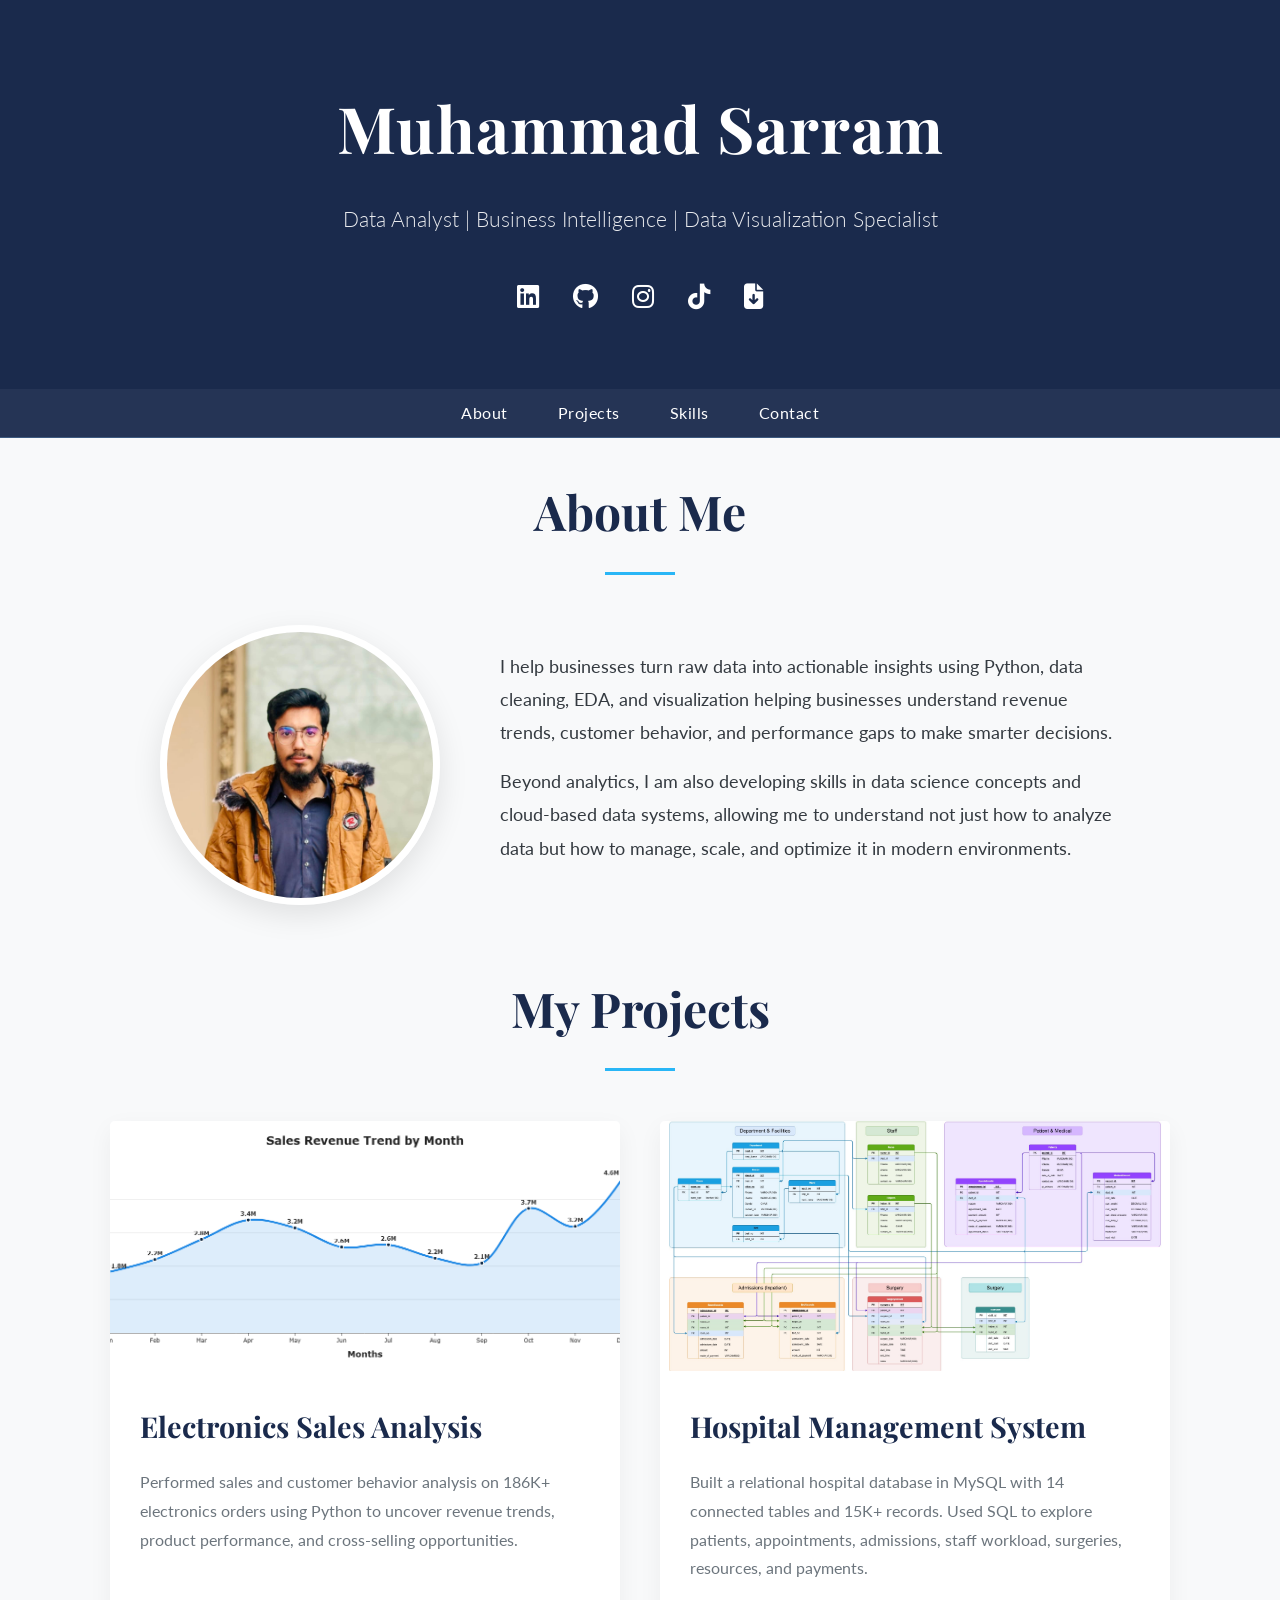
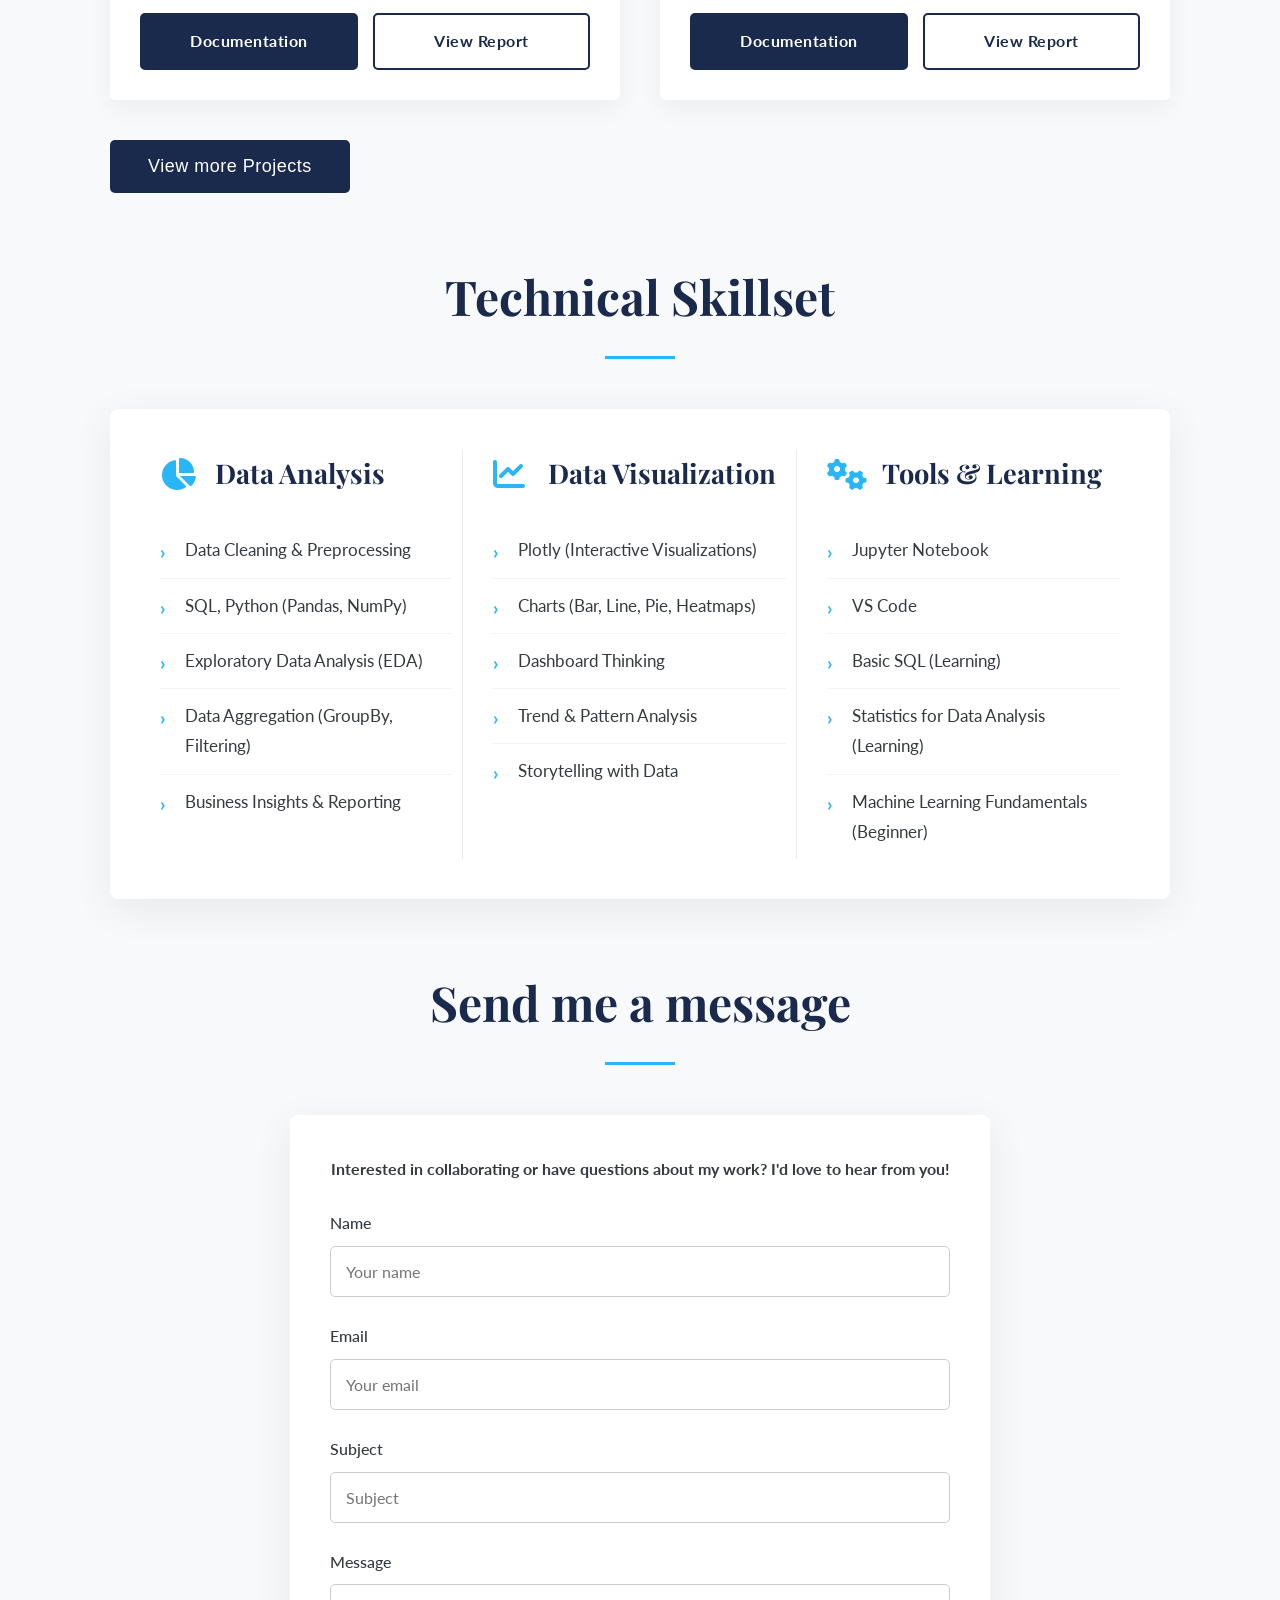
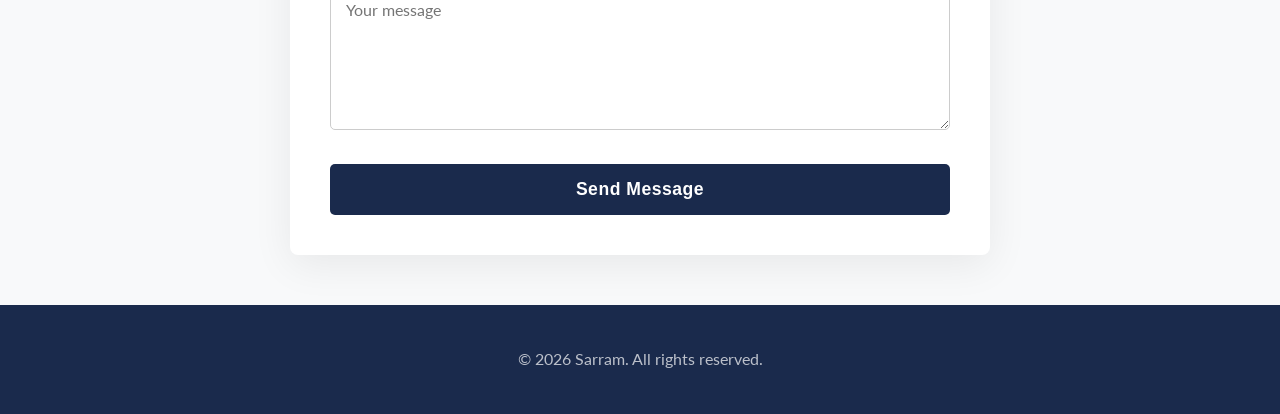
==== commit d7c832e2: "Add files via upload" ====
--- a/index.html
+++ b/index.html
@@ -9,8 +9,8 @@
   <title>Sarram | Portfolio</title>
 
   <!--💡UPDATE: Add your favicon here. You can generate one at realfavicongenerator.net-->
-  <link rel="icon" type="image/png" href="assets/images/logo_1.png" />
-  <link rel="apple-touch-icon" href="assets/images/logo_1.png" />
+  <link rel="icon" type="image/png" href="assets/images/Logo/logo_1.png" />
+  <link rel="apple-touch-icon" href="assets/images/Logo/logo_1.png" />
 
   <!-- Google Fonts for Elegant Typography -->
   <link rel="preconnect" href="https://fonts.googleapis.com" />
@@ -94,10 +94,11 @@
         <!--💡UPDATE: Replace this with your own project. Add as many as you like!-->
 
 
+        <!-------------------------------------------- Python------------------------------------------------------->
         <!------------- Project 1 ------------->
         <!----------- Electronics Sales Analysis ------------>
         <div class="project-card">
-          <img src="/assets/images/P1_EDA.png" alt="Project One Preview" />
+          <img src="/assets/images/Python/P1_EDA.png" alt="Project One Preview" />
           <div class="project-card-content">
             <h3>Electronics Sales Analysis</h3>
             <p>
@@ -113,27 +114,30 @@
             </div>
           </div>
         </div>
-
-
-        <!------------- Project 2 -------------->
-        <!---------- Financial Loan Analysis------------>
-        <div class="project-card">
-          <img src="/assets/images/P2_EDA.png" alt="Project Second Preview" />
+        <!-------------------------------------------- Python------------------------------------------------------->
+
+
+        <!-------------------------------------------- MYSQL------------------------------------------------------->
+        <!----------------------- Project 1 -------------------------->
+        <!----------- Hospital Management System — SQL Project ------------>
+
+        <div class="project-card" data-category="sql">
+          <img src="/assets/images/SQL/P1_SQL.png" alt="Project Six Preview" />
           <div class="project-card-content">
-            <h3>Financial Loan Analysis</h3>
+            <h3>Hospital Management System</h3>
             <p>
-              Explored loan performance data to uncover default trends,
-              customer behavior, and risk factors,
-              helping improve lending decisions using Python and data visualization.
+              Built a relational hospital database in MySQL with 14 connected tables and 15K+ records. Used SQL to
+              explore patients, appointments, admissions, staff workload, surgeries, resources, and payments.
             </p>
             <div class="project-buttons">
-              <a href="https://github.com/sarram-ali/financial-loan-analysis.git" target="_blank"
+              <a href="https://github.com/sarram-ali/Hospital-Management-System-SQL-Project.git" target="_blank"
                 class="btn">Documentation</a>
-              <a href="https://drive.google.com/file/d/1HNMiiydXIMkki0bUNgcPFUeDX0tS_B5l/view?usp=drive_link"
+              <a href="https://drive.google.com/file/d/1tRxtVuDZuRiOpSYAIC7z1vQKQCt3uxUl/view?usp=drive_link"
                 target="_blank" class="btn btn-secondary">View Report</a>
             </div>
           </div>
         </div>
+        <!-------------------------------------------- MYSQL------------------------------------------------------->
 
 
       </div>
@@ -160,7 +164,7 @@
           </div>
           <ul class="skill-list">
             <li>Data Cleaning & Preprocessing</li>
-            <li>Python (Pandas, NumPy)</li>
+            <li>SQL, Python (Pandas, NumPy)</li>
             <li>Exploratory Data Analysis (EDA)</li>
             <li>Data Aggregation (GroupBy, Filtering)</li>
             <li>Business Insights & Reporting</li>
--- a/assets/css/style.css
+++ b/assets/css/style.css
@@ -97,8 +97,10 @@
 }
 
 /* --- 4. Navigation --- */
+/* --- 4. Navigation --- */
+
 nav {
-    background-color: rgba(26, 42, 76, 0.95); /* Adjusted for new primary color */
+    background-color: rgba(26, 42, 76, 0.95);
     backdrop-filter: blur(5px);
     position: sticky;
     top: 0;
@@ -122,6 +124,7 @@
     position: relative;
 }
 
+/* Blue line */
 nav ul li a::after {
     content: '';
     position: absolute;
@@ -131,13 +134,18 @@
     width: 0;
     height: 2px;
     background-color: var(--accent-color);
-    transition: width 0.4s ease;
-}
-
+    transition: width 0.3s ease;
+}
+
+/* Show line when link is active */
+nav ul li a.active::after {
+    width: 50%;
+}
+
+/* Optional: also show it when hovering */
 nav ul li a:hover::after {
     width: 50%;
 }
-
 /* --- 5. Sections --- */
 .section {
     padding: 30px 0;
@@ -216,8 +224,8 @@
 }
 
 .project-card img {
-    width: 100%;
-    height: 220px;
+    width: 1000%;
+    height: 250px;
     object-fit: cover;
 }
 
@@ -437,6 +445,21 @@
     box-shadow: 0 0 0 3px rgba(41, 182, 246, 0.25); /* Adjusted for new accent color */
 }
 
+.no-projects {
+    grid-column: 1 / -1;
+    width: 100%;
+    min-height: 180px;
+    border: 1px solid #444;
+    border-radius: 12px;
+    display: flex;
+    align-items: center;
+    justify-content: center;
+    font-size: 20px;
+    font-weight: 600;
+    margin-top: 20px;
+    box-sizing: border-box;
+}
+
 .contact-form button.btn {
     width: 100%;
     padding: 15px;
